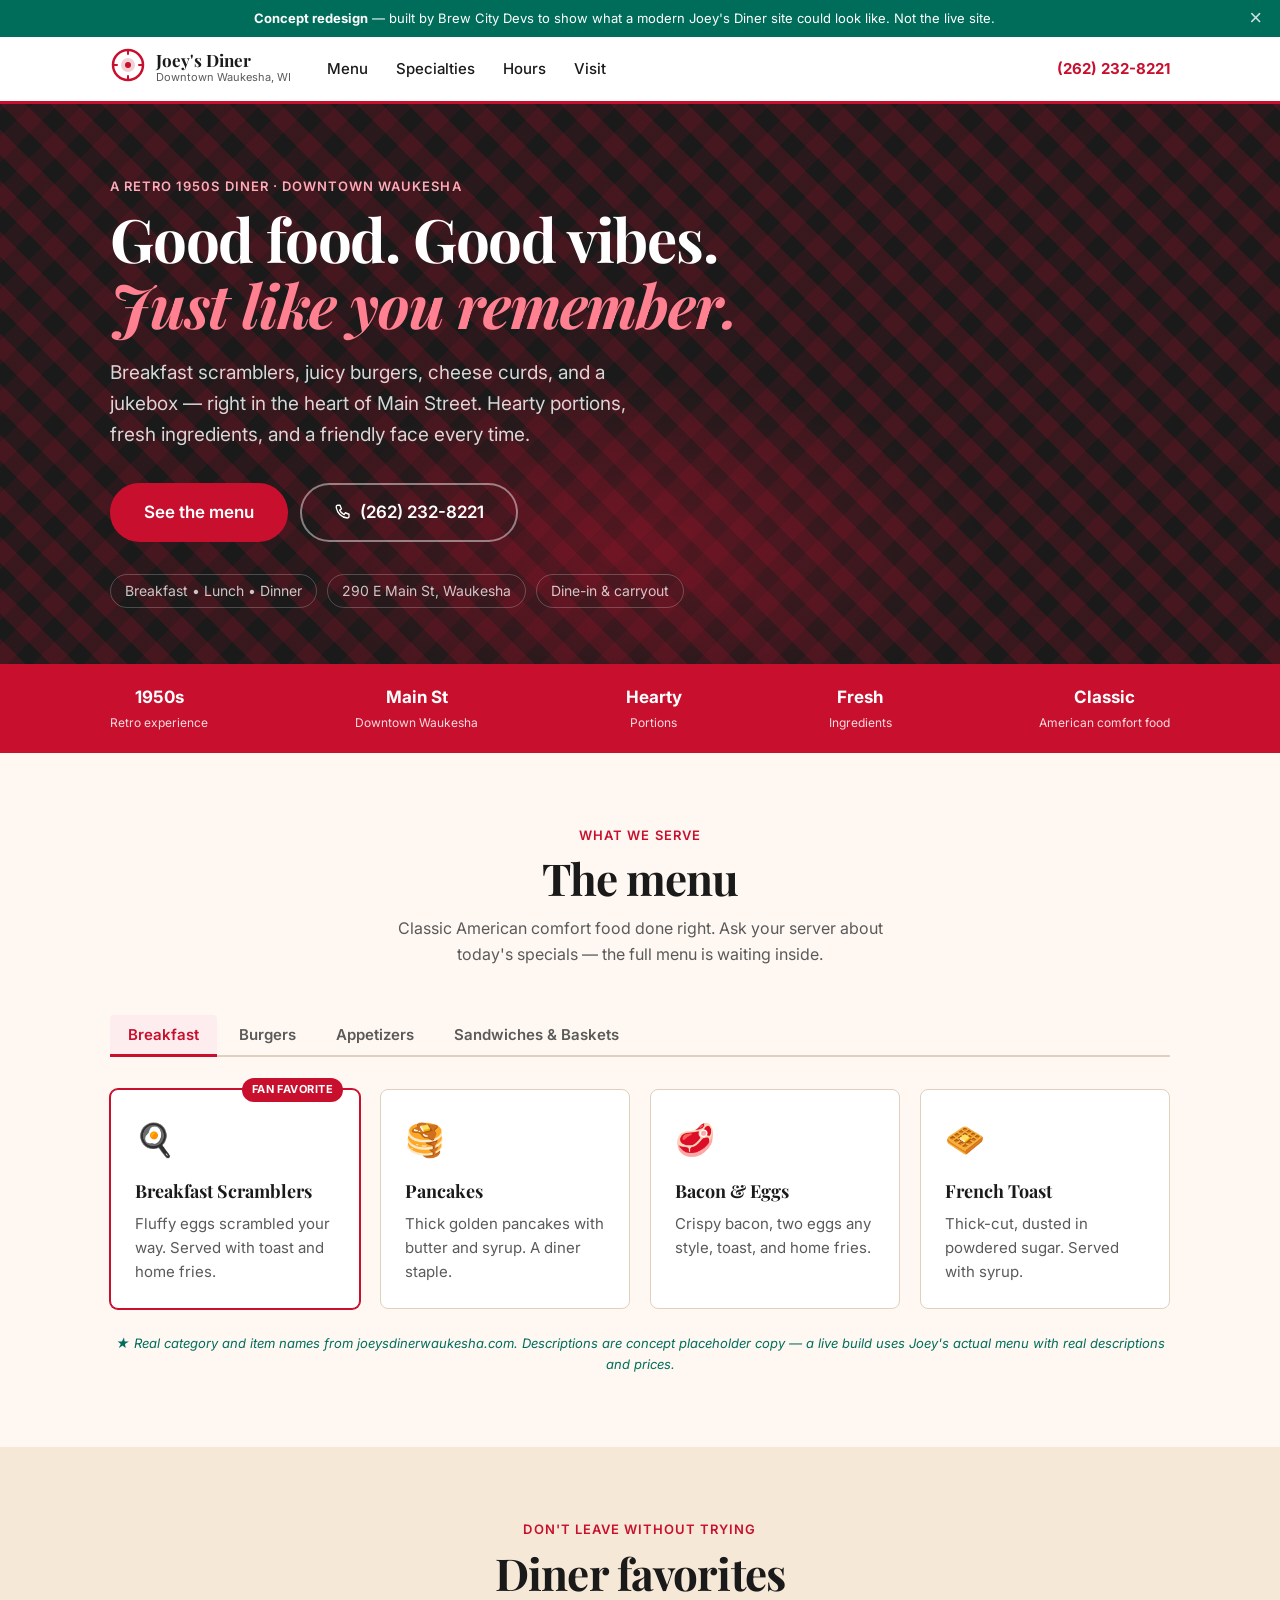
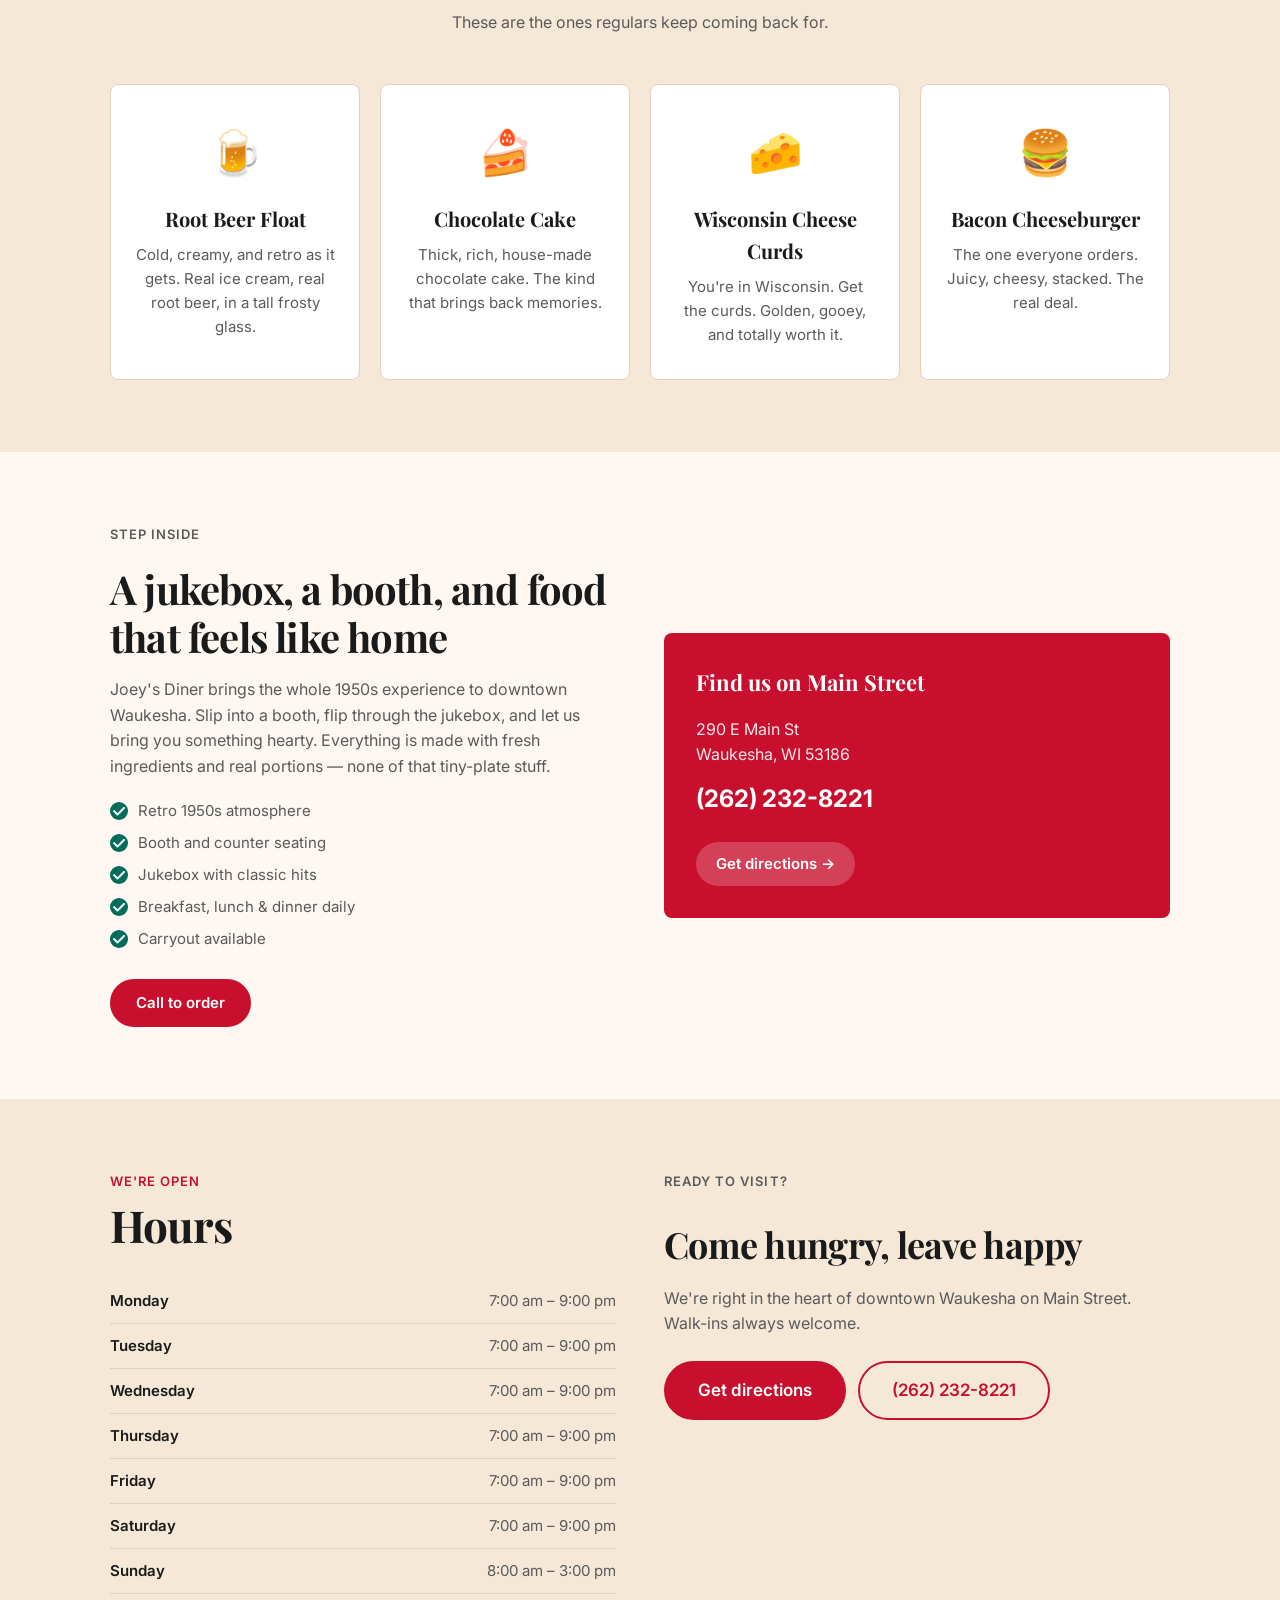
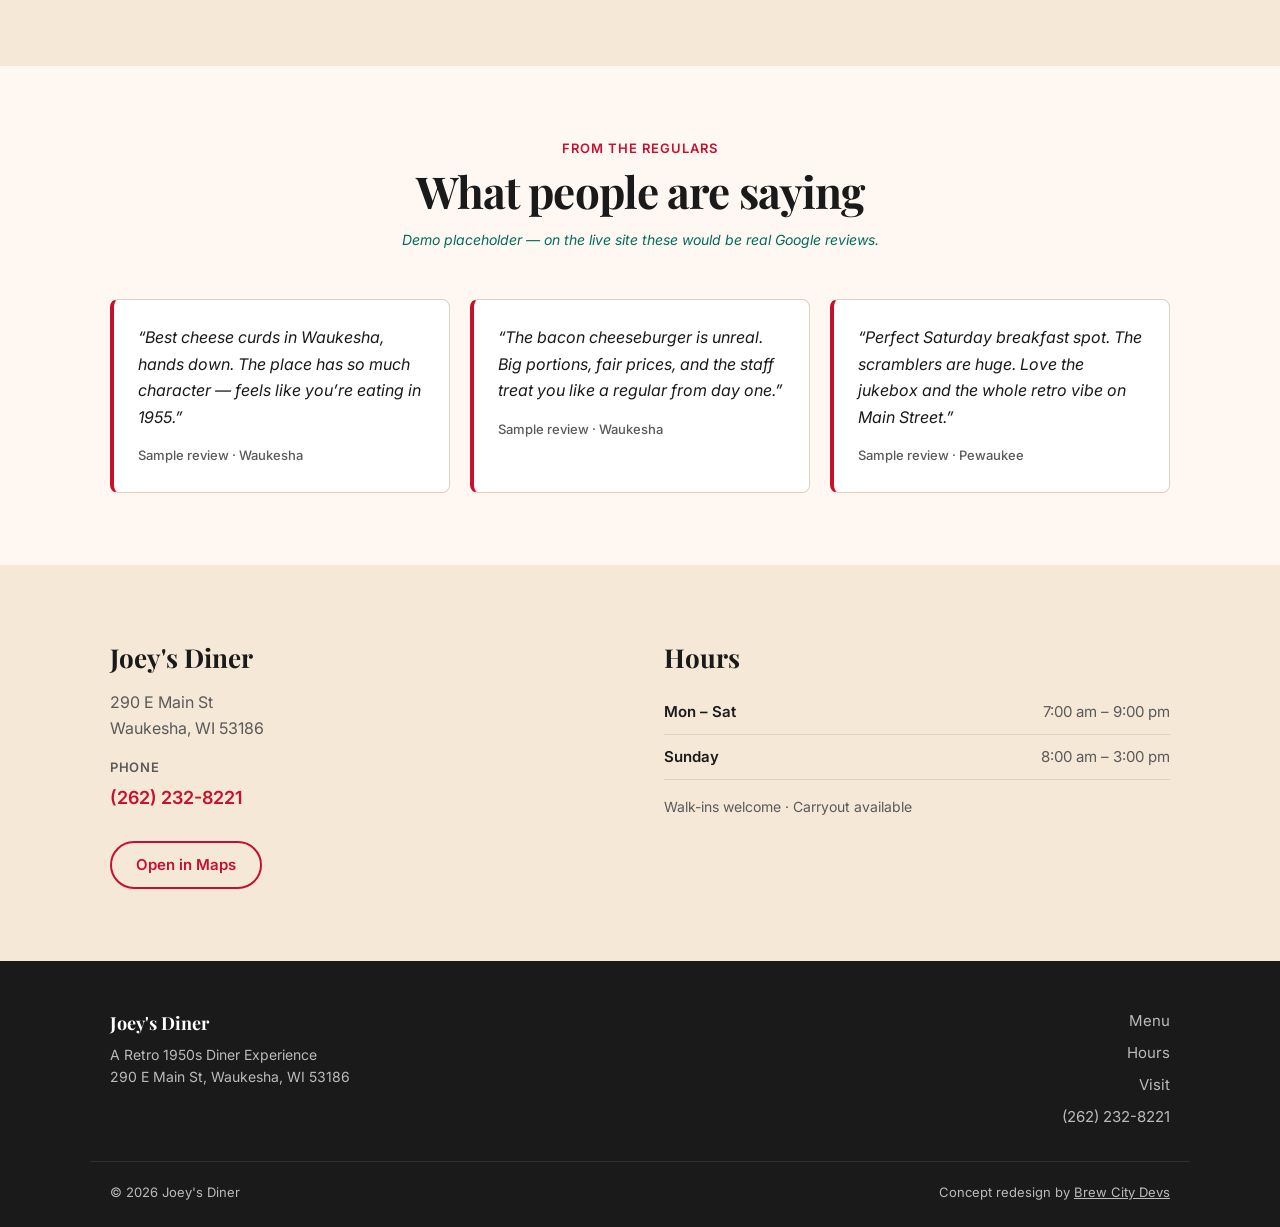
==== index.html @ 6b11375e "Initial concept: Joey's Diner single-page demo Plain HTML/CSS/JS, no framework. Retro 1950s diner de" ====
<!DOCTYPE html>
<html lang="en">
<head>
<meta charset="utf-8">
<meta name="viewport" content="width=device-width, initial-scale=1">
<title>Joey's Diner | Retro 1950s Diner in Downtown Waukesha, WI</title>
<meta name="description" content="A retro 1950s diner experience in the heart of Waukesha. Breakfast, burgers, cheese curds, and classic American comfort food. 290 E Main St. Call (262) 232-8221.">
<link rel="canonical" href="https://joeysdinerwaukesha.com/">
<!-- Demo only: keep this concept out of search results. Remove on the live site. -->
<meta name="robots" content="noindex, nofollow">
<meta property="og:title" content="Joey's Diner | Retro 1950s Diner in Downtown Waukesha, WI">
<meta property="og:description" content="Hearty portions, fresh ingredients, and a jukebox right in the heart of downtown Waukesha. Breakfast, burgers, cheese curds, and more.">
<meta property="og:type" content="website">
<link rel="preconnect" href="https://fonts.googleapis.com">
<link rel="preconnect" href="https://fonts.gstatic.com" crossorigin>
<link href="https://fonts.googleapis.com/css2?family=Playfair+Display:ital,wght@0,700;1,600&family=Inter:wght@400;500;600;700&display=swap" rel="stylesheet">
<link rel="stylesheet" href="styles.css">
<script type="application/ld+json">
{
  "@context": "https://schema.org",
  "@type": "Restaurant",
  "name": "Joey's Diner",
  "telephone": "+1-262-232-8221",
  "address": {
    "@type": "PostalAddress",
    "streetAddress": "290 E Main St",
    "addressLocality": "Waukesha",
    "addressRegion": "WI",
    "postalCode": "53186",
    "addressCountry": "US"
  },
  "openingHoursSpecification": [
    { "@type": "OpeningHoursSpecification", "dayOfWeek": ["Monday","Tuesday","Wednesday","Thursday","Friday","Saturday"], "opens": "07:00", "closes": "21:00" },
    { "@type": "OpeningHoursSpecification", "dayOfWeek": "Sunday", "opens": "08:00", "closes": "15:00" }
  ],
  "servesCuisine": "American",
  "priceRange": "$",
  "areaServed": "Waukesha, WI"
}
</script>
</head>
<body>

<!-- Demo ribbon: remove this block on the live site -->
<div class="ribbon" id="ribbon">
  <span><strong>Concept redesign</strong> &mdash; built by Brew City Devs to show what a modern Joey's Diner site could look like. Not the live site.</span>
  <button class="ribbon__x" aria-label="Dismiss notice" id="ribbonX">&times;</button>
</div>

<a class="skip" href="#main">Skip to content</a>

<header class="site-header" id="header">
  <div class="wrap site-header__in">
    <a class="brand" href="#top">
      <span class="brand__mark" aria-hidden="true">
        <svg viewBox="0 0 36 36" width="36" height="36" fill="none">
          <circle cx="18" cy="18" r="15" stroke="currentColor" stroke-width="2.5"/>
          <circle cx="18" cy="18" r="7" fill="currentColor" opacity="0.2"/>
          <circle cx="18" cy="18" r="3" fill="currentColor"/>
          <path d="M18 3 L18 7 M18 29 L18 33 M3 18 L7 18 M29 18 L33 18" stroke="currentColor" stroke-width="2" stroke-linecap="round"/>
        </svg>
      </span>
      <span class="brand__txt">
        <strong>Joey's Diner</strong>
        <small>Downtown Waukesha, WI</small>
      </span>
    </a>

    <nav class="nav" id="nav" aria-label="Main">
      <a href="#menu">Menu</a>
      <a href="#specialties">Specialties</a>
      <a href="#hours">Hours</a>
      <a href="#visit">Visit</a>
    </nav>

    <div class="site-header__cta">
      <a class="tel" href="tel:+12622328221">(262) 232-8221</a>
    </div>

    <button class="burger" id="burger" aria-label="Open menu" aria-expanded="false" aria-controls="nav">
      <span></span><span></span><span></span>
    </button>
  </div>
</header>

<main id="main">

  <!-- ─────── HERO ─────── -->
  <section class="hero" id="top">
    <div class="hero__art" aria-hidden="true">
      <div class="hero__checker"></div>
      <div class="hero__glow"></div>
    </div>
    <div class="wrap hero__in">
      <p class="eyebrow">A Retro 1950s Diner &middot; Downtown Waukesha</p>
      <h1>Good food. Good vibes.<br><em>Just like you remember.</em></h1>
      <p class="lede">
        Breakfast scramblers, juicy burgers, cheese curds, and a jukebox &mdash;
        right in the heart of Main Street. Hearty portions, fresh ingredients,
        and a friendly face every time.
      </p>
      <div class="hero__btns">
        <a class="btn btn--lg" href="#menu">See the menu</a>
        <a class="btn btn--ghost btn--lg" href="tel:+12622328221">
          <svg viewBox="0 0 24 24" width="18" height="18" fill="none" aria-hidden="true"><path d="M5 3h3l2 5-2.5 1.5a12 12 0 006 6L15 13l5 2v3a2 2 0 01-2.2 2A16.5 16.5 0 013 5.2 2 2 0 015 3z" stroke="currentColor" stroke-width="1.8" stroke-linejoin="round"/></svg>
          (262) 232-8221
        </a>
      </div>
      <ul class="hero__chips">
        <li>Breakfast &bull; Lunch &bull; Dinner</li>
        <li>290 E Main St, Waukesha</li>
        <li>Dine-in &amp; carryout</li>
      </ul>
    </div>
  </section>

  <!-- ─────── TRUST BAR ─────── -->
  <section class="trust" aria-label="Quick facts">
    <div class="wrap trust__in">
      <div class="trust__item"><b>1950s</b><span>Retro experience</span></div>
      <div class="trust__item"><b>Main St</b><span>Downtown Waukesha</span></div>
      <div class="trust__item"><b>Hearty</b><span>Portions</span></div>
      <div class="trust__item"><b>Fresh</b><span>Ingredients</span></div>
      <div class="trust__item"><b>Classic</b><span>American comfort food</span></div>
    </div>
  </section>

  <!-- ─────── MENU ─────── -->
  <section class="section" id="menu">
    <div class="wrap">
      <header class="sec-head">
        <p class="eyebrow">What we serve</p>
        <h2>The menu</h2>
        <p class="sec-head__sub">Classic American comfort food done right. Ask your server about today's specials &mdash; the full menu is waiting inside.</p>
      </header>

      <div class="tabs" role="tablist" aria-label="Menu categories">
        <button class="tab is-active" role="tab" aria-selected="true" aria-controls="tab-breakfast" id="btn-breakfast">Breakfast</button>
        <button class="tab" role="tab" aria-selected="false" aria-controls="tab-burgers" id="btn-burgers">Burgers</button>
        <button class="tab" role="tab" aria-selected="false" aria-controls="tab-appetizers" id="btn-appetizers">Appetizers</button>
        <button class="tab" role="tab" aria-selected="false" aria-controls="tab-sandwiches" id="btn-sandwiches">Sandwiches &amp; Baskets</button>
      </div>

      <div class="tab-panels">

        <div class="tab-panel is-active" id="tab-breakfast" role="tabpanel" aria-labelledby="btn-breakfast">
          <div class="grid menu-grid">
            <div class="menu-card menu-card--highlight">
              <div class="menu-card__badge">Fan Favorite</div>
              <div class="menu-card__icon" aria-hidden="true">&#x1F373;</div>
              <h3>Breakfast Scramblers</h3>
              <p>Fluffy eggs scrambled your way. Served with toast and home fries.</p>
            </div>
            <div class="menu-card">
              <div class="menu-card__icon" aria-hidden="true">&#x1F95E;</div>
              <h3>Pancakes</h3>
              <p>Thick golden pancakes with butter and syrup. A diner staple.</p>
            </div>
            <div class="menu-card">
              <div class="menu-card__icon" aria-hidden="true">&#x1F969;</div>
              <h3>Bacon &amp; Eggs</h3>
              <p>Crispy bacon, two eggs any style, toast, and home fries.</p>
            </div>
            <div class="menu-card">
              <div class="menu-card__icon" aria-hidden="true">&#x1F9C7;</div>
              <h3>French Toast</h3>
              <p>Thick-cut, dusted in powdered sugar. Served with syrup.</p>
            </div>
          </div>
          <p class="menu-note">&#9733; Real category and item names from joeysdinerwaukesha.com. Descriptions are concept placeholder copy &mdash; a live build uses Joey's actual menu with real descriptions and prices.</p>
        </div>

        <div class="tab-panel" id="tab-burgers" role="tabpanel" aria-labelledby="btn-burgers">
          <div class="grid menu-grid">
            <div class="menu-card menu-card--highlight">
              <div class="menu-card__badge">Fan Favorite</div>
              <div class="menu-card__icon" aria-hidden="true">&#x1F354;</div>
              <h3>Bacon Cheeseburger</h3>
              <p>Juicy beef patty, crispy bacon, melted cheese, and all the fixings.</p>
            </div>
            <div class="menu-card">
              <div class="menu-card__icon" aria-hidden="true">&#x1F9C7;</div>
              <h3>Patty Melt</h3>
              <p>Ground beef on grilled rye with caramelized onions and melted Swiss.</p>
            </div>
            <div class="menu-card">
              <div class="menu-card__icon" aria-hidden="true">&#x1F354;</div>
              <h3>Classic Burger</h3>
              <p>Fresh beef, lettuce, tomato, onion, pickle. Simple and perfect.</p>
            </div>
            <div class="menu-card">
              <div class="menu-card__icon" aria-hidden="true">&#x1F354;</div>
              <h3>Double Burger</h3>
              <p>Two patties, double cheese, special sauce. For the seriously hungry.</p>
            </div>
          </div>
          <p class="menu-note">&#9733; Real item names from joeysdinerwaukesha.com. Other items are representative placeholder copy for the concept.</p>
        </div>

        <div class="tab-panel" id="tab-appetizers" role="tabpanel" aria-labelledby="btn-appetizers">
          <div class="grid menu-grid">
            <div class="menu-card menu-card--highlight">
              <div class="menu-card__badge">Wisconsin Classic</div>
              <div class="menu-card__icon" aria-hidden="true">&#x1F9C0;</div>
              <h3>Cheese Curds</h3>
              <p>Lightly battered Wisconsin cheese curds, fried golden. Served with dipping sauce.</p>
            </div>
            <div class="menu-card">
              <div class="menu-card__icon" aria-hidden="true">&#x1F9C5;</div>
              <h3>Onion Rings</h3>
              <p>Thick-cut onion rings in a crispy batter. A perfect side for anything.</p>
            </div>
            <div class="menu-card">
              <div class="menu-card__icon" aria-hidden="true">&#x1F35F;</div>
              <h3>Crispy Fries</h3>
              <p>Golden, crispy, perfectly salted. The side that goes with everything.</p>
            </div>
            <div class="menu-card">
              <div class="menu-card__icon" aria-hidden="true">&#x1F357;</div>
              <h3>Wings</h3>
              <p>Crispy chicken wings. Ask your server about today's sauces.</p>
            </div>
          </div>
          <p class="menu-note">&#9733; All item names sourced from joeysdinerwaukesha.com. Descriptions are concept placeholder copy.</p>
        </div>

        <div class="tab-panel" id="tab-sandwiches" role="tabpanel" aria-labelledby="btn-sandwiches">
          <div class="grid menu-grid">
            <div class="menu-card">
              <div class="menu-card__icon" aria-hidden="true">&#x1F357;</div>
              <h3>Chicken Sandwich</h3>
              <p>Crispy or grilled chicken breast on a toasted bun with your choice of toppings.</p>
            </div>
            <div class="menu-card">
              <div class="menu-card__icon" aria-hidden="true">&#x1F96A;</div>
              <h3>BLT Basket</h3>
              <p>Classic BLT on toasted bread, served with fries and a pickle.</p>
            </div>
            <div class="menu-card">
              <div class="menu-card__icon" aria-hidden="true">&#x1F96A;</div>
              <h3>Club Sandwich</h3>
              <p>Triple-decker with turkey, ham, bacon, lettuce, tomato, and mayo.</p>
            </div>
            <div class="menu-card">
              <div class="menu-card__icon" aria-hidden="true">&#x1F969;</div>
              <h3>Steak Basket</h3>
              <p>Char-grilled steak with your choice of sides. A hearty Main Street classic.</p>
            </div>
          </div>
          <p class="menu-note">&#9733; Real category name from joeysdinerwaukesha.com. Chicken sandwich is a real item; others are representative placeholder copy.</p>
        </div>

      </div>
    </div>
  </section>

  <!-- ─────── SPECIALTIES ─────── -->
  <section class="section section--alt" id="specialties">
    <div class="wrap">
      <header class="sec-head">
        <p class="eyebrow">Don't leave without trying</p>
        <h2>Diner favorites</h2>
        <p class="sec-head__sub">These are the ones regulars keep coming back for.</p>
      </header>

      <div class="grid specials-grid">
        <article class="special-card">
          <div class="special-card__art" aria-hidden="true">&#x1F37A;</div>
          <h3>Root Beer Float</h3>
          <p>Cold, creamy, and retro as it gets. Real ice cream, real root beer, in a tall frosty glass.</p>
        </article>
        <article class="special-card">
          <div class="special-card__art" aria-hidden="true">&#x1F370;</div>
          <h3>Chocolate Cake</h3>
          <p>Thick, rich, house-made chocolate cake. The kind that brings back memories.</p>
        </article>
        <article class="special-card">
          <div class="special-card__art" aria-hidden="true">&#x1F9C0;</div>
          <h3>Wisconsin Cheese Curds</h3>
          <p>You're in Wisconsin. Get the curds. Golden, gooey, and totally worth it.</p>
        </article>
        <article class="special-card">
          <div class="special-card__art" aria-hidden="true">&#x1F354;</div>
          <h3>Bacon Cheeseburger</h3>
          <p>The one everyone orders. Juicy, cheesy, stacked. The real deal.</p>
        </article>
      </div>
    </div>
  </section>

  <!-- ─────── THE EXPERIENCE ─────── -->
  <section class="section split" id="about">
    <div class="wrap split__in">
      <div class="split__text">
        <p class="eyebrow">Step inside</p>
        <h2>A jukebox, a booth, and food that feels like home</h2>
        <p>Joey's Diner brings the whole 1950s experience to downtown Waukesha. Slip into a booth, flip through the jukebox, and let us bring you something hearty. Everything is made with fresh ingredients and real portions &mdash; none of that tiny-plate stuff.</p>
        <ul class="ticks">
          <li>Retro 1950s atmosphere</li>
          <li>Booth and counter seating</li>
          <li>Jukebox with classic hits</li>
          <li>Breakfast, lunch &amp; dinner daily</li>
          <li>Carryout available</li>
        </ul>
        <a class="btn" href="tel:+12622328221">Call to order</a>
      </div>
      <aside class="info-card">
        <h3>Find us on Main Street</h3>
        <address class="info-card__addr" style="font-style:normal">
          290 E Main St<br>
          Waukesha, WI 53186
        </address>
        <p class="info-card__phone"><a href="tel:+12622328221">(262) 232-8221</a></p>
        <a class="info-card__map" href="https://maps.google.com/?q=290+E+Main+St,+Waukesha,+WI+53186" target="_blank" rel="noopener">
          Get directions &rarr;
        </a>
      </aside>
    </div>
  </section>

  <!-- ─────── HOURS ─────── -->
  <section class="section section--alt hours-section" id="hours">
    <div class="wrap hours-wrap">
      <div>
        <header class="sec-head sec-head--left">
          <p class="eyebrow">We're open</p>
          <h2>Hours</h2>
        </header>
        <table class="hours-table">
          <tr><th scope="row">Monday</th><td>7:00 am &ndash; 9:00 pm</td></tr>
          <tr><th scope="row">Tuesday</th><td>7:00 am &ndash; 9:00 pm</td></tr>
          <tr><th scope="row">Wednesday</th><td>7:00 am &ndash; 9:00 pm</td></tr>
          <tr><th scope="row">Thursday</th><td>7:00 am &ndash; 9:00 pm</td></tr>
          <tr><th scope="row">Friday</th><td>7:00 am &ndash; 9:00 pm</td></tr>
          <tr><th scope="row">Saturday</th><td>7:00 am &ndash; 9:00 pm</td></tr>
          <tr><th scope="row">Sunday</th><td>8:00 am &ndash; 3:00 pm</td></tr>
        </table>
      </div>
      <div class="hours-cta">
        <p class="eyebrow">Ready to visit?</p>
        <h2>Come hungry, leave happy</h2>
        <p>We're right in the heart of downtown Waukesha on Main Street. Walk-ins always welcome.</p>
        <div class="hours-cta__btns">
          <a class="btn btn--lg" href="https://maps.google.com/?q=290+E+Main+St,+Waukesha,+WI+53186" target="_blank" rel="noopener">Get directions</a>
          <a class="btn btn--ghost btn--lg" href="tel:+12622328221">(262) 232-8221</a>
        </div>
      </div>
    </div>
  </section>

  <!-- ─────── TESTIMONIALS (placeholder) ─────── -->
  <section class="section quotes" aria-label="Customer reviews">
    <div class="wrap">
      <header class="sec-head">
        <p class="eyebrow">From the regulars</p>
        <h2>What people are saying</h2>
        <p class="sec-head__sub demo-note">Demo placeholder &mdash; on the live site these would be real Google reviews.</p>
      </header>
      <div class="grid quotes__grid">
        <blockquote>
          <p>&ldquo;Best cheese curds in Waukesha, hands down. The place has so much character &mdash; feels like you&rsquo;re eating in 1955.&rdquo;</p>
          <cite>Sample review &middot; Waukesha</cite>
        </blockquote>
        <blockquote>
          <p>&ldquo;The bacon cheeseburger is unreal. Big portions, fair prices, and the staff treat you like a regular from day one.&rdquo;</p>
          <cite>Sample review &middot; Waukesha</cite>
        </blockquote>
        <blockquote>
          <p>&ldquo;Perfect Saturday breakfast spot. The scramblers are huge. Love the jukebox and the whole retro vibe on Main Street.&rdquo;</p>
          <cite>Sample review &middot; Pewaukee</cite>
        </blockquote>
      </div>
    </div>
  </section>

  <!-- ─────── VISIT ─────── -->
  <section class="section section--alt" id="visit">
    <div class="wrap visit">
      <div class="visit__col">
        <h2>Joey's Diner</h2>
        <address class="visit__addr" style="font-style:normal">
          290 E Main St<br>
          Waukesha, WI 53186
        </address>
        <dl class="visit__dl">
          <dt>Phone</dt><dd><a href="tel:+12622328221">(262) 232-8221</a></dd>
        </dl>
        <a class="btn btn--ghost" href="https://maps.google.com/?q=290+E+Main+St,+Waukesha,+WI+53186" target="_blank" rel="noopener">Open in Maps</a>
      </div>
      <div class="visit__col">
        <h2>Hours</h2>
        <table class="hours-table">
          <tr><th scope="row">Mon &ndash; Sat</th><td>7:00 am &ndash; 9:00 pm</td></tr>
          <tr><th scope="row">Sunday</th><td>8:00 am &ndash; 3:00 pm</td></tr>
        </table>
        <p class="visit__note">Walk-ins welcome &middot; Carryout available</p>
      </div>
    </div>
  </section>

</main>

<footer class="site-footer">
  <div class="wrap site-footer__in">
    <div>
      <strong>Joey's Diner</strong>
      <p>A Retro 1950s Diner Experience<br>290 E Main St, Waukesha, WI 53186</p>
    </div>
    <nav aria-label="Footer">
      <a href="#menu">Menu</a>
      <a href="#hours">Hours</a>
      <a href="#visit">Visit</a>
      <a href="tel:+12622328221">(262) 232-8221</a>
    </nav>
  </div>
  <div class="wrap site-footer__fine">
    <span>&copy; <span id="yr">2026</span> Joey's Diner</span>
    <span>Concept redesign by <a href="#top">Brew City Devs</a></span>
  </div>
</footer>

<!-- Mobile sticky action bar -->
<div class="dock">
  <a href="tel:+12622328221">
    <svg viewBox="0 0 24 24" width="18" height="18" fill="none" aria-hidden="true"><path d="M5 3h3l2 5-2.5 1.5a12 12 0 006 6L15 13l5 2v3a2 2 0 01-2.2 2A16.5 16.5 0 013 5.2 2 2 0 015 3z" stroke="currentColor" stroke-width="1.8" stroke-linejoin="round"/></svg>
    Call
  </a>
  <a href="https://maps.google.com/?q=290+E+Main+St,+Waukesha,+WI+53186" target="_blank" rel="noopener" class="dock__primary">Get Directions</a>
</div>

<script src="script.js"></script>
</body>
</html>
---- styles.css ----
/* ─────────────────────────────────────────────
   Joey's Diner — Concept Demo
   Brew City Devs, Milwaukee WI
───────────────────────────────────────────── */

*, *::before, *::after { box-sizing: border-box; margin: 0; padding: 0; }

:root {
  --red:        #C8102E;
  --red-dark:   #9E0B21;
  --red-light:  #FDEDEF;
  --cream:      #FFF8F2;
  --cream-dark: #F5E8D6;
  --teal:       #006D5B;
  --teal-light: #E0F0EC;
  --black:      #1A1A1A;
  --gray:       #5A5A5A;
  --border:     #E0D0C0;
  --shadow:     0 2px 12px rgba(0,0,0,0.08);
  --r:          8px;
  --font-display: 'Playfair Display', Georgia, serif;
  --font-body:    'Inter', system-ui, sans-serif;
  --wrap:         1100px;
}

html { scroll-behavior: smooth; color-scheme: light; }

body {
  font-family: var(--font-body);
  font-size: 1rem;
  line-height: 1.6;
  color: var(--black);
  background: var(--cream);
}

img { display: block; max-width: 100%; }
a { color: var(--red); }
a:hover { color: var(--red-dark); }

/* ── UTILITIES ─────────────── */

.wrap {
  max-width: var(--wrap);
  margin-inline: auto;
  padding-inline: 1.25rem;
}

.grid { display: grid; gap: 1.25rem; }

.eyebrow {
  font-size: .8125rem;
  font-weight: 600;
  letter-spacing: .08em;
  text-transform: uppercase;
  color: var(--red);
  margin-bottom: .5rem;
}

.btn {
  display: inline-flex;
  align-items: center;
  gap: .5rem;
  padding: .625rem 1.5rem;
  border-radius: 100px;
  background: var(--red);
  color: #fff;
  font-family: var(--font-body);
  font-weight: 600;
  font-size: .9375rem;
  text-decoration: none;
  border: 2px solid var(--red);
  cursor: pointer;
  transition: background .15s, border-color .15s, transform .1s;
  white-space: nowrap;
}
.btn:hover { background: var(--red-dark); border-color: var(--red-dark); color: #fff; }
.btn:active { transform: scale(.98); }

.btn--ghost {
  background: transparent;
  color: var(--red);
}
.btn--ghost:hover { background: var(--red-light); color: var(--red-dark); }

.btn--lg { padding: .875rem 2rem; font-size: 1.0625rem; }

.skip {
  position: absolute;
  left: -9999px;
  top: 1rem;
  padding: .5rem 1rem;
  background: var(--red);
  color: #fff;
  border-radius: 4px;
  font-weight: 600;
  z-index: 200;
}
.skip:focus { left: 1rem; }

/* ── RIBBON ─────────────── */

.ribbon {
  background: var(--teal);
  color: #fff;
  font-size: .8125rem;
  padding: .5rem 3rem .5rem 1rem;
  display: flex;
  align-items: center;
  justify-content: center;
  position: relative;
  text-align: center;
}
.ribbon__x {
  position: absolute;
  right: .75rem;
  top: 50%;
  transform: translateY(-50%);
  background: none;
  border: none;
  color: #fff;
  cursor: pointer;
  font-size: 1.375rem;
  line-height: 1;
  padding: .25rem .375rem;
  opacity: .8;
}
.ribbon__x:hover { opacity: 1; }
.ribbon.is-hidden { display: none; }

/* ── HEADER ─────────────── */

.site-header {
  position: sticky;
  top: 0;
  z-index: 100;
  background: #fff;
  border-bottom: 3px solid var(--red);
  transition: box-shadow .2s;
}
.site-header.is-scrolled { box-shadow: 0 2px 16px rgba(0,0,0,.12); }

.site-header__in {
  display: flex;
  align-items: center;
  gap: 1.5rem;
  height: 64px;
}

.brand {
  display: flex;
  align-items: center;
  gap: .625rem;
  text-decoration: none;
  color: var(--black);
  flex-shrink: 0;
}
.brand__mark { color: var(--red); flex-shrink: 0; }
.brand__txt strong {
  display: block;
  font-family: var(--font-display);
  font-size: 1.0625rem;
  font-weight: 700;
  line-height: 1.1;
  color: var(--black);
}
.brand__txt small {
  display: block;
  font-size: .6875rem;
  color: var(--gray);
  font-weight: 400;
}

.nav {
  display: none;
  flex: 1;
  gap: .25rem;
}
.nav a {
  padding: .375rem .75rem;
  border-radius: 6px;
  font-size: .9375rem;
  font-weight: 500;
  text-decoration: none;
  color: var(--black);
  transition: background .15s, color .15s;
}
.nav a:hover { background: var(--red-light); color: var(--red); }

.tel {
  font-weight: 700;
  font-size: .9375rem;
  text-decoration: none;
  color: var(--red);
  white-space: nowrap;
}
.tel:hover { color: var(--red-dark); }

.site-header__cta { display: flex; align-items: center; gap: .75rem; margin-left: auto; }

.burger {
  display: flex;
  flex-direction: column;
  justify-content: space-between;
  width: 24px;
  height: 18px;
  background: none;
  border: none;
  cursor: pointer;
  padding: 0;
  margin-left: .5rem;
}
.burger span {
  display: block;
  width: 100%;
  height: 2px;
  background: var(--black);
  border-radius: 2px;
  transition: .2s;
}
.burger[aria-expanded="true"] span:nth-child(1) { transform: translateY(8px) rotate(45deg); }
.burger[aria-expanded="true"] span:nth-child(2) { opacity: 0; }
.burger[aria-expanded="true"] span:nth-child(3) { transform: translateY(-8px) rotate(-45deg); }

@media (min-width: 700px) {
  .nav { display: flex; }
  .burger { display: none; }
}

@media (max-width: 699px) {
  .nav {
    display: none;
    position: fixed;
    inset: 0;
    top: 67px;
    background: #fff;
    flex-direction: column;
    padding: 1.5rem 1.25rem;
    border-top: 1px solid var(--border);
    z-index: 99;
    gap: .25rem;
  }
  .nav.is-open { display: flex; }
  .nav a {
    font-size: 1.125rem;
    padding: .75rem 1rem;
    border-radius: 8px;
  }
}

/* ── HERO ─────────────── */

.hero {
  position: relative;
  overflow: hidden;
  padding: 4.5rem 0 3.5rem;
  background: #1A1A1A;
  color: #fff;
}

.hero__art {
  position: absolute;
  inset: 0;
  z-index: 0;
}
.hero__checker {
  position: absolute;
  inset: 0;
  background-image:
    repeating-linear-gradient(
      45deg,
      rgba(200,16,46,.18) 0px,
      rgba(200,16,46,.18) 18px,
      transparent 18px,
      transparent 36px
    ),
    repeating-linear-gradient(
      -45deg,
      rgba(200,16,46,.09) 0px,
      rgba(200,16,46,.09) 18px,
      transparent 18px,
      transparent 36px
    );
}
.hero__glow {
  position: absolute;
  bottom: -60px;
  left: 50%;
  transform: translateX(-50%);
  width: 700px;
  height: 350px;
  border-radius: 50%;
  background: radial-gradient(ellipse, rgba(200,16,46,.35) 0%, transparent 70%);
}

.hero__in {
  position: relative;
  z-index: 1;
}

.hero .eyebrow { color: #FFAAB8; }

.hero h1 {
  font-family: var(--font-display);
  font-size: clamp(2.25rem, 6vw, 3.75rem);
  font-weight: 700;
  line-height: 1.1;
  margin-bottom: 1.25rem;
  letter-spacing: -.02em;
}
.hero h1 em { font-style: italic; color: #FF8090; }

.hero .lede {
  font-size: clamp(1rem, 2.5vw, 1.1875rem);
  color: rgba(255,255,255,.82);
  max-width: 560px;
  margin-bottom: 2rem;
  line-height: 1.65;
}

.hero__btns {
  display: flex;
  flex-wrap: wrap;
  gap: .75rem;
  margin-bottom: 2rem;
}
.hero__btns .btn--ghost {
  background: transparent;
  border-color: rgba(255,255,255,.45);
  color: #fff;
}
.hero__btns .btn--ghost:hover { background: rgba(255,255,255,.1); border-color: rgba(255,255,255,.8); color: #fff; }

.hero__chips {
  display: flex;
  flex-wrap: wrap;
  gap: .625rem;
  list-style: none;
}
.hero__chips li {
  font-size: .875rem;
  padding: .3125rem .875rem;
  border-radius: 100px;
  border: 1px solid rgba(255,255,255,.22);
  color: rgba(255,255,255,.75);
}

/* ── TRUST BAR ─────────────── */

.trust {
  background: var(--red);
  color: #fff;
  padding: 1.25rem 0;
  overflow-x: auto;
}
.trust__in {
  display: flex;
  gap: 2rem;
  justify-content: space-between;
  align-items: center;
  min-width: 480px;
}
.trust__item {
  display: flex;
  flex-direction: column;
  align-items: center;
  text-align: center;
  gap: .125rem;
}
.trust__item b { font-size: 1.0625rem; font-weight: 700; }
.trust__item span { font-size: .75rem; opacity: .85; white-space: nowrap; }

/* ── SECTIONS ─────────────── */

.section { padding: 4.5rem 0; }
.section--alt { background: var(--cream-dark); }

.sec-head {
  text-align: center;
  margin-bottom: 3rem;
  max-width: 640px;
  margin-inline: auto;
}
.sec-head--left { text-align: left; margin-inline: 0; margin-bottom: 1.75rem; }

.sec-head h2 {
  font-family: var(--font-display);
  font-size: clamp(1.75rem, 4vw, 2.75rem);
  font-weight: 700;
  line-height: 1.15;
  margin-bottom: .75rem;
  letter-spacing: -.02em;
  color: var(--black);
}

.sec-head__sub { color: var(--gray); font-size: 1rem; max-width: 520px; margin: 0 auto; }
.demo-note { color: var(--teal) !important; font-style: italic; font-size: .875rem !important; }

/* ── TABS ─────────────── */

.tabs {
  display: flex;
  gap: .25rem;
  flex-wrap: wrap;
  border-bottom: 2px solid var(--border);
  margin-bottom: 2rem;
}
.tab {
  padding: .625rem 1.125rem;
  background: none;
  border: none;
  border-bottom: 3px solid transparent;
  margin-bottom: -2px;
  font-family: var(--font-body);
  font-size: .9375rem;
  font-weight: 600;
  color: var(--gray);
  cursor: pointer;
  border-radius: 4px 4px 0 0;
  transition: color .15s;
}
.tab:hover { color: var(--red); }
.tab.is-active {
  color: var(--red);
  border-bottom-color: var(--red);
  background: var(--red-light);
}

.tab-panel { display: none; }
.tab-panel.is-active { display: block; }

/* ── MENU CARDS ─────────────── */

.menu-grid { grid-template-columns: repeat(auto-fill, minmax(230px, 1fr)); }

.menu-card {
  background: #fff;
  border-radius: var(--r);
  border: 1px solid var(--border);
  padding: 1.5rem;
  position: relative;
  transition: box-shadow .15s, transform .15s;
}
.menu-card:hover { box-shadow: var(--shadow); transform: translateY(-2px); }
.menu-card--highlight {
  border-color: var(--red);
  box-shadow: 0 0 0 1px var(--red);
}

.menu-card__icon { font-size: 2rem; margin-bottom: .75rem; }
.menu-card h3 {
  font-family: var(--font-display);
  font-size: 1.125rem;
  font-weight: 700;
  margin-bottom: .375rem;
  color: var(--black);
}
.menu-card p { font-size: .9375rem; color: var(--gray); }

.menu-card__badge {
  position: absolute;
  top: -.75rem;
  right: 1rem;
  background: var(--red);
  color: #fff;
  font-size: .6875rem;
  font-weight: 700;
  padding: .2rem .625rem;
  border-radius: 100px;
  letter-spacing: .04em;
  text-transform: uppercase;
}

.menu-note {
  margin-top: 1.5rem;
  font-size: .8125rem;
  color: var(--teal);
  font-style: italic;
  text-align: center;
}

/* ── SPECIALS GRID ─────────────── */

.specials-grid { grid-template-columns: repeat(auto-fill, minmax(220px, 1fr)); }

.special-card {
  background: #fff;
  border-radius: var(--r);
  border: 1px solid var(--border);
  padding: 2rem 1.5rem;
  text-align: center;
  transition: box-shadow .15s, transform .15s;
}
.special-card:hover { box-shadow: var(--shadow); transform: translateY(-2px); }
.special-card__art { font-size: 2.75rem; margin-bottom: 1rem; }
.special-card h3 {
  font-family: var(--font-display);
  font-size: 1.25rem;
  font-weight: 700;
  margin-bottom: .5rem;
  color: var(--black);
}
.special-card p { font-size: .9375rem; color: var(--gray); }

/* ── SPLIT / EXPERIENCE ─────────────── */

.split__in {
  display: grid;
  gap: 3rem;
  align-items: center;
}
@media (min-width: 800px) {
  .split__in { grid-template-columns: 1fr 1fr; }
}

.split__text h2 {
  font-family: var(--font-display);
  font-size: clamp(1.75rem, 3.5vw, 2.5rem);
  font-weight: 700;
  line-height: 1.2;
  margin-bottom: 1rem;
  letter-spacing: -.02em;
}
.split__text p { color: var(--gray); margin-bottom: 1.25rem; }

.ticks { list-style: none; display: grid; gap: .5rem; margin-bottom: 1.75rem; }
.ticks li {
  display: flex;
  align-items: center;
  gap: .625rem;
  font-size: .9375rem;
  color: var(--gray);
}
.ticks li::before {
  content: '';
  display: block;
  width: 18px;
  height: 18px;
  border-radius: 50%;
  flex-shrink: 0;
  background: var(--teal) url("data:image/svg+xml,%3Csvg viewBox='0 0 18 18' fill='none' xmlns='http://www.w3.org/2000/svg'%3E%3Cpath d='M4 9l3.5 3.5L14 6' stroke='white' stroke-width='2' stroke-linecap='round' stroke-linejoin='round'/%3E%3C/svg%3E") center/cover;
}

.info-card {
  background: var(--red);
  border-radius: var(--r);
  padding: 2rem;
  color: #fff;
}
.info-card h3 {
  font-family: var(--font-display);
  font-size: 1.375rem;
  font-weight: 700;
  margin-bottom: 1rem;
}
.info-card__addr {
  font-size: 1rem;
  margin-bottom: .75rem;
  opacity: .9;
  line-height: 1.6;
}
.info-card__phone a {
  font-size: 1.5rem;
  font-weight: 700;
  color: #fff;
  text-decoration: none;
  display: block;
  margin-bottom: 1.5rem;
}
.info-card__phone a:hover { opacity: .85; color: #fff; }
.info-card__map {
  display: inline-flex;
  align-items: center;
  gap: .5rem;
  background: rgba(255,255,255,.2);
  color: #fff;
  text-decoration: none;
  padding: .625rem 1.25rem;
  border-radius: 100px;
  font-weight: 600;
  font-size: .9375rem;
  transition: background .15s;
}
.info-card__map:hover { background: rgba(255,255,255,.3); color: #fff; }

/* ── HOURS ─────────────── */

.hours-wrap {
  display: grid;
  gap: 3rem;
  align-items: start;
}
@media (min-width: 800px) {
  .hours-wrap { grid-template-columns: 1fr 1fr; }
}

.hours-table {
  border-collapse: collapse;
  width: 100%;
}
.hours-table th, .hours-table td {
  padding: .625rem 0;
  border-bottom: 1px solid var(--border);
  font-size: .9375rem;
}
.hours-table th {
  font-weight: 600;
  color: var(--black);
  text-align: left;
  padding-right: 2rem;
}
.hours-table td { color: var(--gray); text-align: right; }

.hours-cta h2 {
  font-family: var(--font-display);
  font-size: clamp(1.5rem, 3vw, 2.25rem);
  font-weight: 700;
  margin-bottom: .75rem;
  letter-spacing: -.02em;
}
.hours-cta p { color: var(--gray); margin-bottom: 1.5rem; }
.hours-cta__btns { display: flex; flex-wrap: wrap; gap: .75rem; }

/* ── QUOTES ─────────────── */

.quotes__grid { grid-template-columns: repeat(auto-fill, minmax(280px, 1fr)); }

blockquote {
  background: #fff;
  border-radius: var(--r);
  border: 1px solid var(--border);
  border-left: 4px solid var(--red);
  padding: 1.5rem;
}
blockquote p {
  font-size: 1rem;
  color: var(--black);
  font-style: italic;
  margin-bottom: .75rem;
  line-height: 1.65;
}
blockquote cite {
  font-size: .8125rem;
  color: var(--gray);
  font-style: normal;
  font-weight: 500;
}

/* ── VISIT ─────────────── */

.visit { display: grid; gap: 3rem; }
@media (min-width: 700px) {
  .visit { grid-template-columns: 1fr 1fr; }
}

.visit__col h2 {
  font-family: var(--font-display);
  font-size: 1.625rem;
  font-weight: 700;
  margin-bottom: .75rem;
}
.visit__addr { font-size: 1rem; color: var(--gray); margin-bottom: 1rem; line-height: 1.6; }
.visit__dl { display: grid; gap: .375rem; margin-bottom: 1.25rem; }
.visit__dl dt { font-weight: 600; font-size: .8125rem; color: var(--gray); text-transform: uppercase; letter-spacing: .05em; }
.visit__dl dd { margin: 0 0 .5rem; }
.visit__dl a { color: var(--red); text-decoration: none; font-weight: 600; font-size: 1.125rem; }
.visit__dl a:hover { text-decoration: underline; }
.visit__note { margin-top: 1rem; font-size: .875rem; color: var(--gray); }

/* ── FOOTER ─────────────── */

.site-footer {
  background: var(--black);
  color: rgba(255,255,255,.7);
  padding: 3rem 0 1.5rem;
}
.site-footer strong { display: block; color: #fff; font-family: var(--font-display); font-size: 1.125rem; margin-bottom: .375rem; }
.site-footer p { font-size: .875rem; line-height: 1.6; }
.site-footer a { color: rgba(255,255,255,.7); }
.site-footer a:hover { color: #fff; }

.site-footer__in {
  display: grid;
  gap: 2rem;
  margin-bottom: 2rem;
}
@media (min-width: 600px) {
  .site-footer__in { grid-template-columns: 1fr auto; align-items: start; }
}

.site-footer__in nav {
  display: flex;
  flex-direction: column;
  gap: .5rem;
  align-items: flex-start;
}
@media (min-width: 600px) {
  .site-footer__in nav { align-items: flex-end; }
}
.site-footer__in nav a { font-size: .9375rem; text-decoration: none; }

.site-footer__fine {
  display: flex;
  justify-content: space-between;
  flex-wrap: wrap;
  gap: .5rem;
  font-size: .8125rem;
  border-top: 1px solid rgba(255,255,255,.1);
  padding-top: 1.25rem;
}

/* ── MOBILE DOCK ─────────────── */

.dock {
  position: fixed;
  bottom: 0;
  left: 0;
  right: 0;
  display: flex;
  z-index: 50;
  background: #fff;
  border-top: 3px solid var(--red);
  box-shadow: 0 -4px 24px rgba(0,0,0,.12);
  padding: .625rem 1rem;
  gap: .5rem;
}
.dock a {
  flex: 1;
  display: flex;
  align-items: center;
  justify-content: center;
  gap: .375rem;
  text-decoration: none;
  font-weight: 700;
  font-size: .9375rem;
  padding: .625rem;
  border-radius: 8px;
  color: var(--red);
  border: 2px solid var(--red);
  transition: background .15s;
}
.dock a:hover { background: var(--red-light); color: var(--red); }
.dock__primary { background: var(--red) !important; color: #fff !important; }
.dock__primary:hover { background: var(--red-dark) !important; color: #fff !important; }

@media (min-width: 700px) { .dock { display: none; } }
@media (max-width: 699px) { body { padding-bottom: 80px; } }
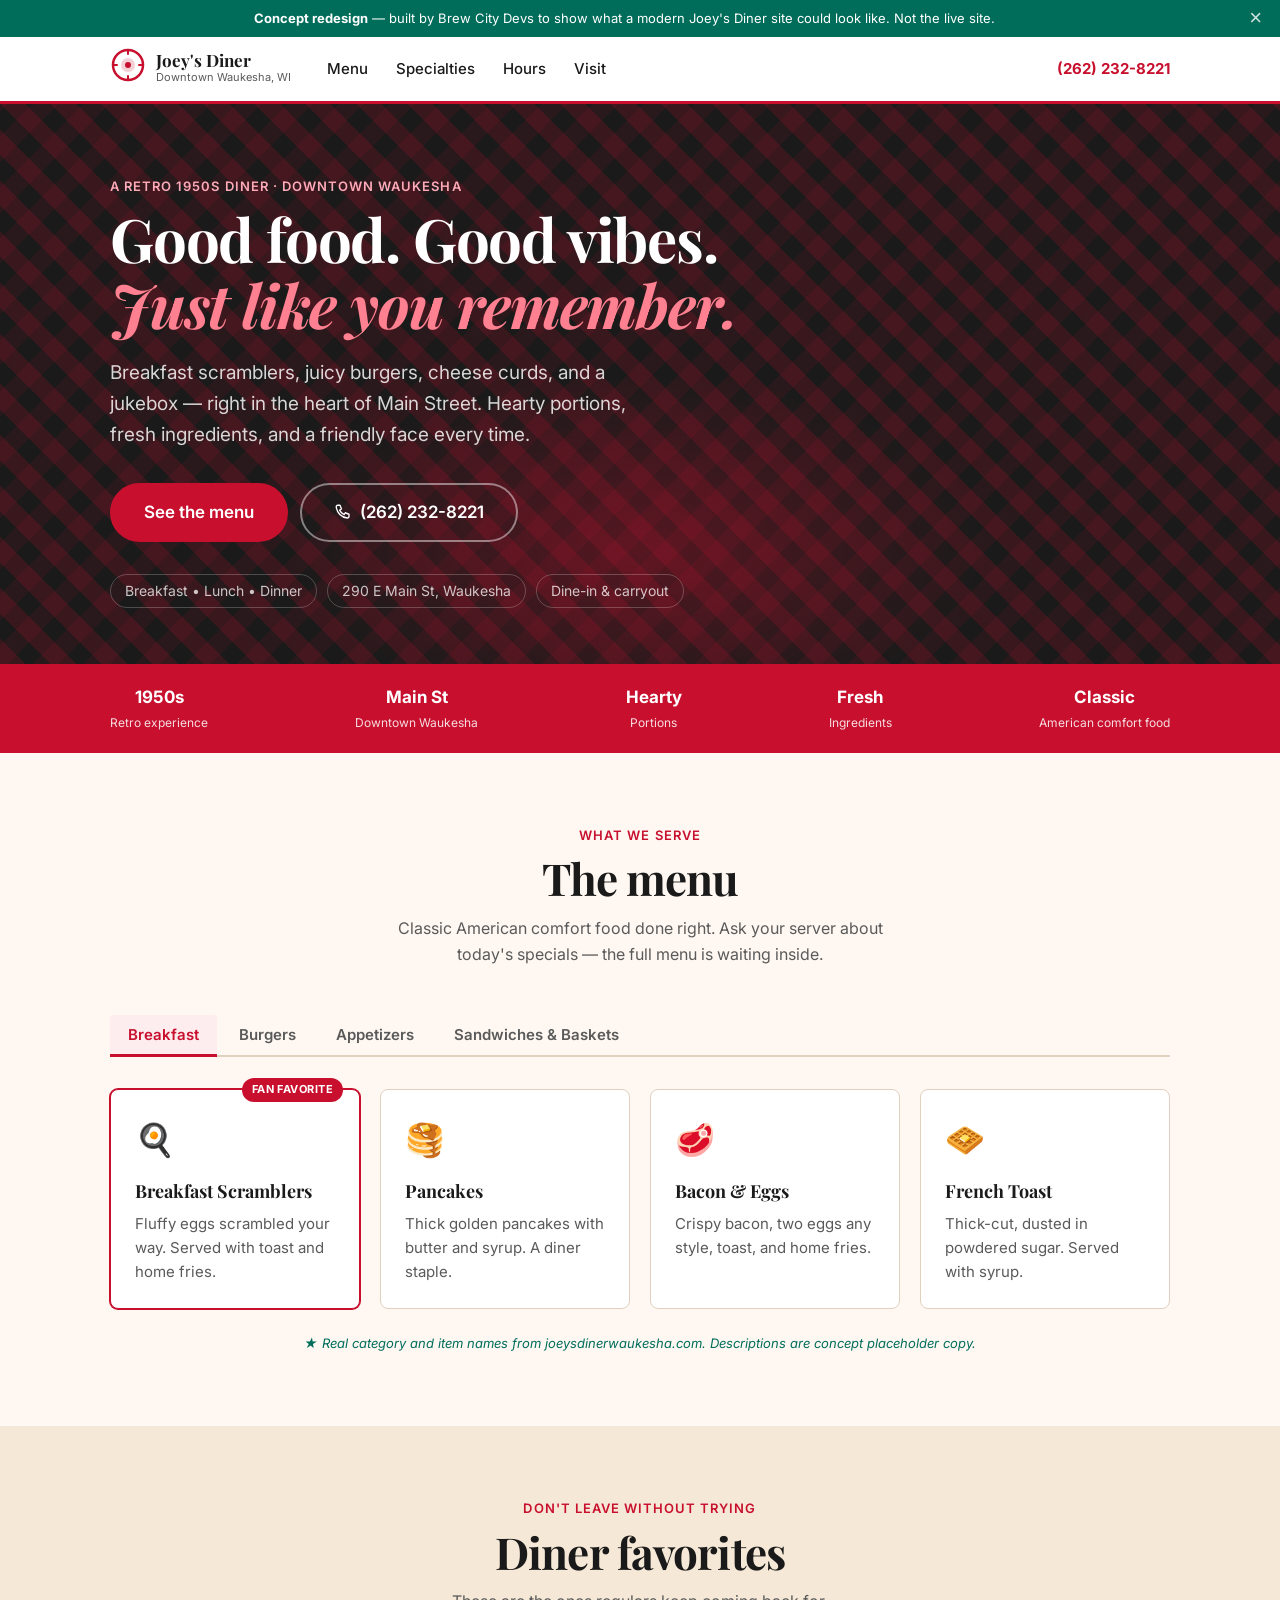
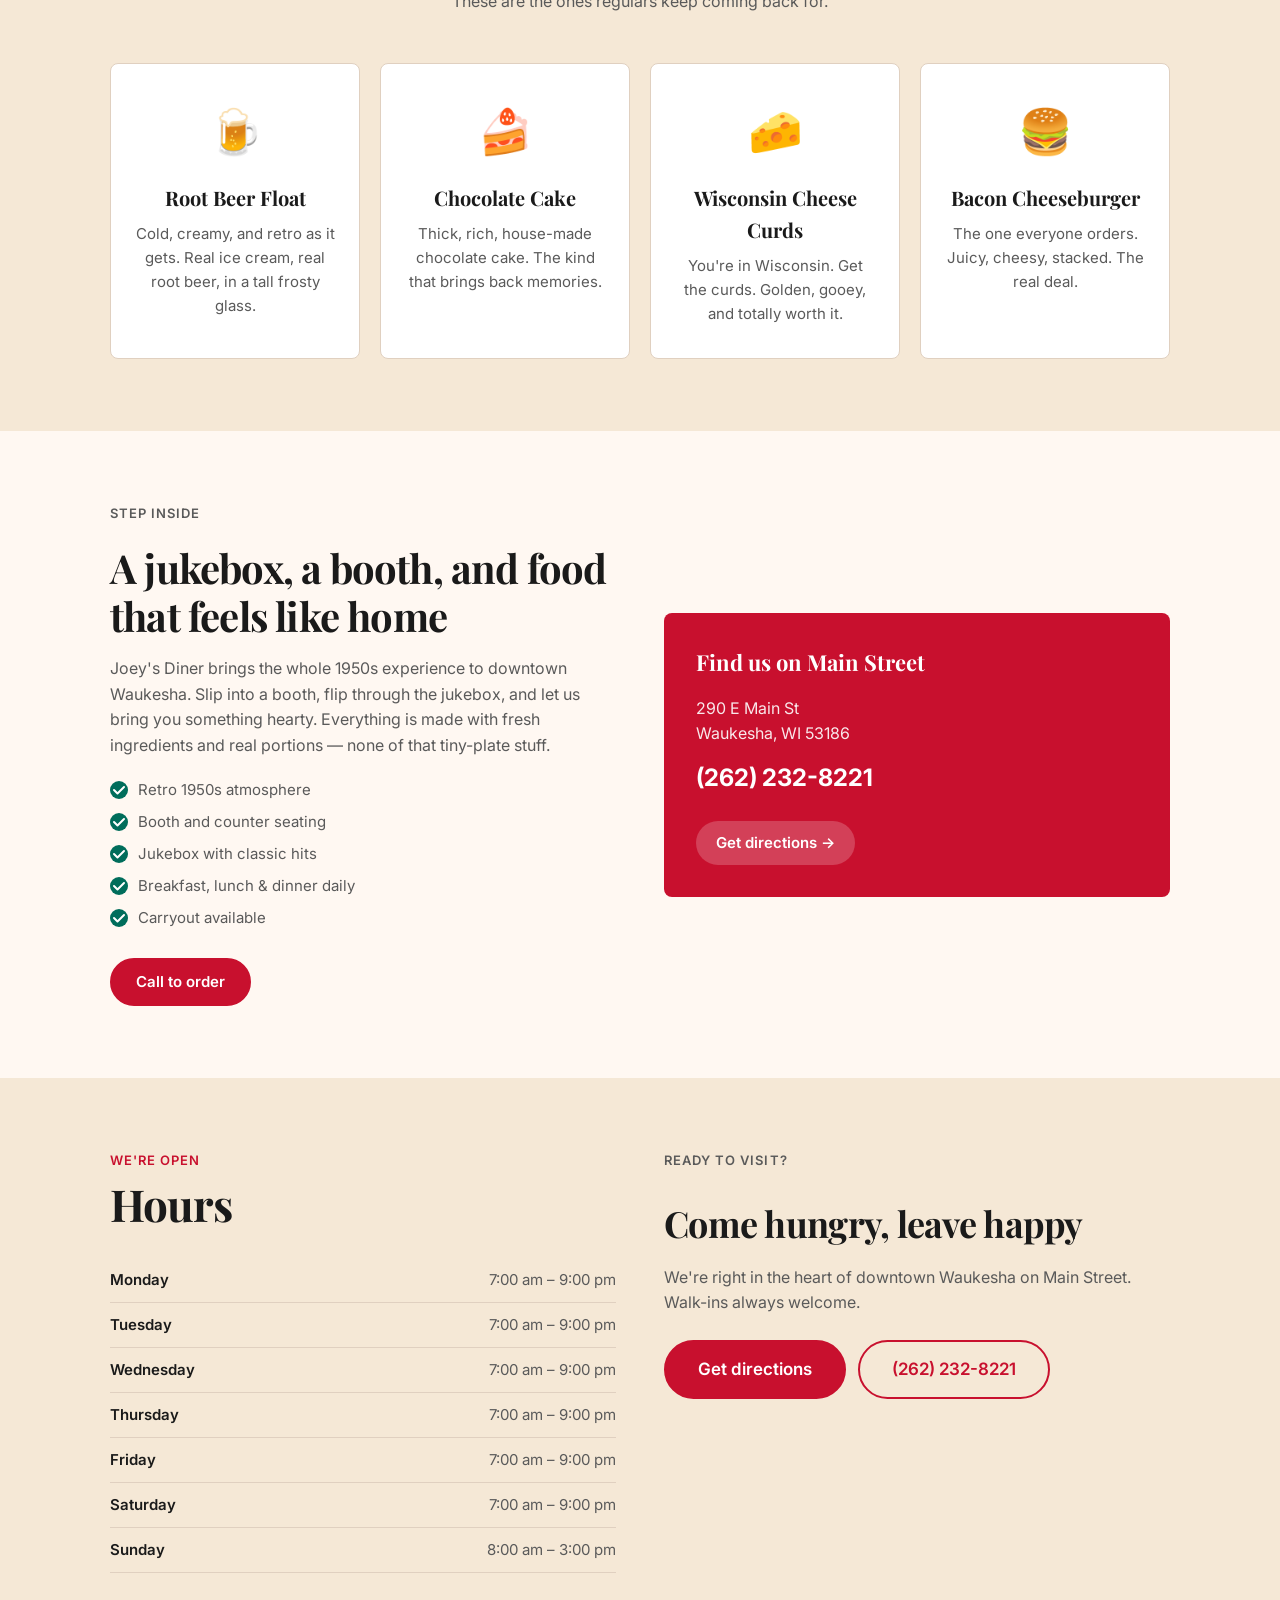
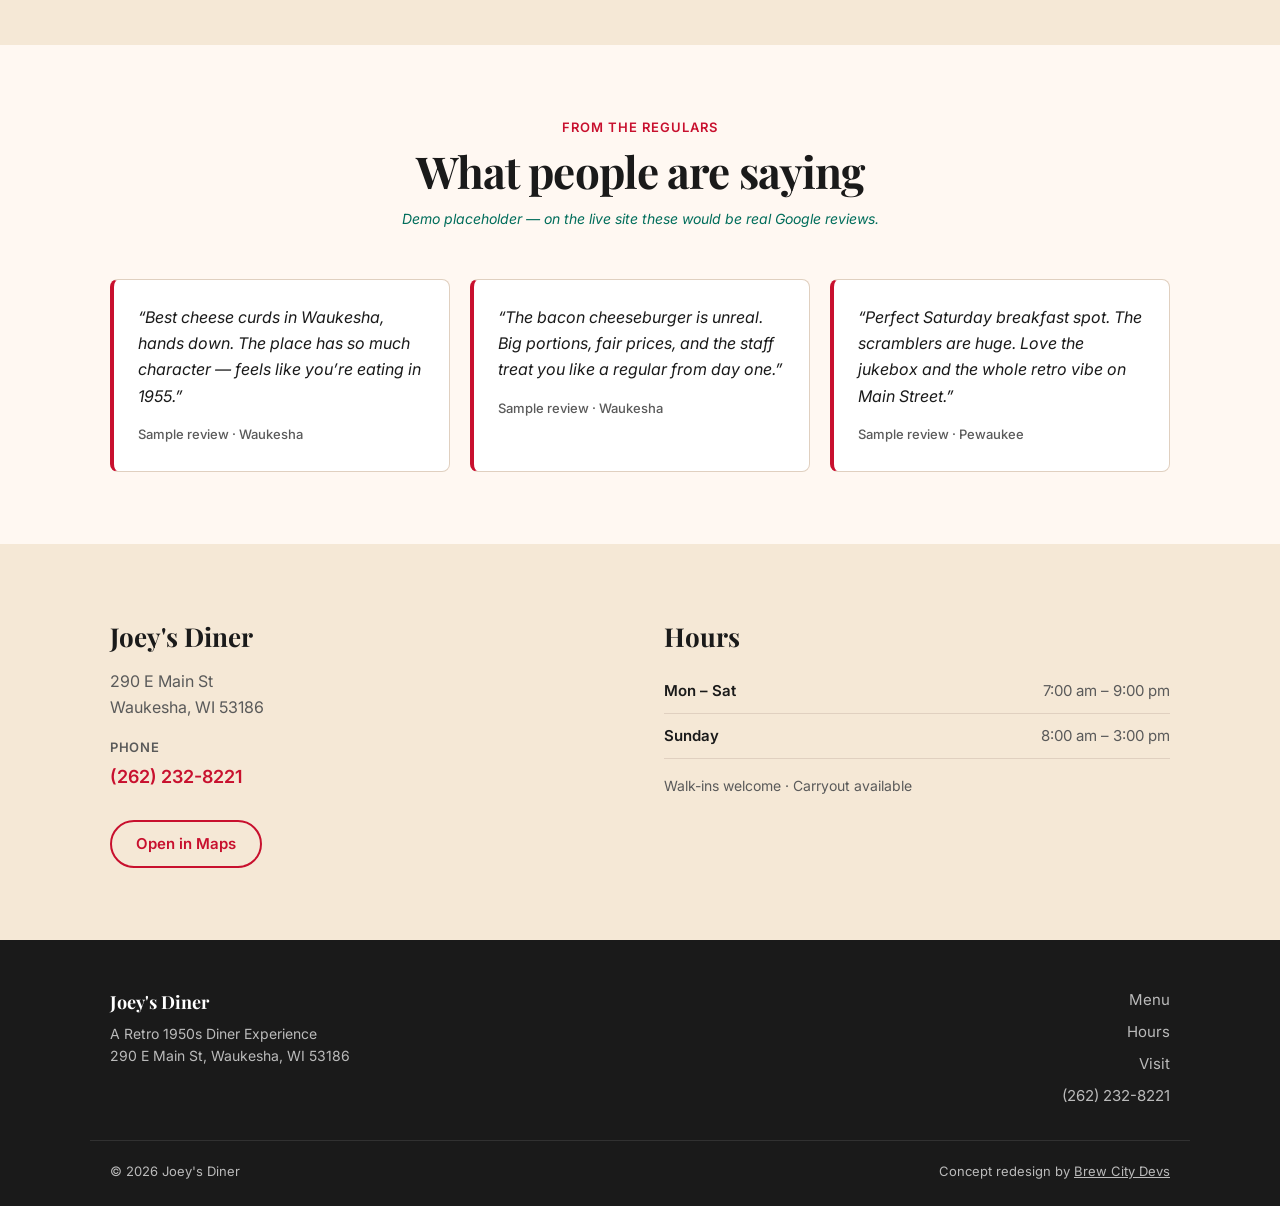
==== commit 90f6c75e: "Deploy static site to gh-pages branch Co-Authored-By: Paperclip <noreply@paperclip.ing>" ====
--- a/index.html
+++ b/index.html
@@ -85,7 +85,7 @@
 
 <main id="main">
 
-  <!-- ─────── HERO ─────── -->
+  <!-- HERO -->
   <section class="hero" id="top">
     <div class="hero__art" aria-hidden="true">
       <div class="hero__checker"></div>
@@ -114,7 +114,7 @@
     </div>
   </section>
 
-  <!-- ─────── TRUST BAR ─────── -->
+  <!-- TRUST BAR -->
   <section class="trust" aria-label="Quick facts">
     <div class="wrap trust__in">
       <div class="trust__item"><b>1950s</b><span>Retro experience</span></div>
@@ -125,7 +125,7 @@
     </div>
   </section>
 
-  <!-- ─────── MENU ─────── -->
+  <!-- MENU -->
   <section class="section" id="menu">
     <div class="wrap">
       <header class="sec-head">
@@ -167,7 +167,7 @@
               <p>Thick-cut, dusted in powdered sugar. Served with syrup.</p>
             </div>
           </div>
-          <p class="menu-note">&#9733; Real category and item names from joeysdinerwaukesha.com. Descriptions are concept placeholder copy &mdash; a live build uses Joey's actual menu with real descriptions and prices.</p>
+          <p class="menu-note">&#9733; Real category and item names from joeysdinerwaukesha.com. Descriptions are concept placeholder copy.</p>
         </div>
 
         <div class="tab-panel" id="tab-burgers" role="tabpanel" aria-labelledby="btn-burgers">
@@ -194,7 +194,7 @@
               <p>Two patties, double cheese, special sauce. For the seriously hungry.</p>
             </div>
           </div>
-          <p class="menu-note">&#9733; Real item names from joeysdinerwaukesha.com. Other items are representative placeholder copy for the concept.</p>
+          <p class="menu-note">&#9733; Real item names from joeysdinerwaukesha.com. Others are representative placeholder copy.</p>
         </div>
 
         <div class="tab-panel" id="tab-appetizers" role="tabpanel" aria-labelledby="btn-appetizers">
@@ -254,7 +254,7 @@
     </div>
   </section>
 
-  <!-- ─────── SPECIALTIES ─────── -->
+  <!-- SPECIALTIES -->
   <section class="section section--alt" id="specialties">
     <div class="wrap">
       <header class="sec-head">
@@ -288,7 +288,7 @@
     </div>
   </section>
 
-  <!-- ─────── THE EXPERIENCE ─────── -->
+  <!-- EXPERIENCE -->
   <section class="section split" id="about">
     <div class="wrap split__in">
       <div class="split__text">
@@ -318,7 +318,7 @@
     </div>
   </section>
 
-  <!-- ─────── HOURS ─────── -->
+  <!-- HOURS -->
   <section class="section section--alt hours-section" id="hours">
     <div class="wrap hours-wrap">
       <div>
@@ -348,7 +348,7 @@
     </div>
   </section>
 
-  <!-- ─────── TESTIMONIALS (placeholder) ─────── -->
+  <!-- TESTIMONIALS -->
   <section class="section quotes" aria-label="Customer reviews">
     <div class="wrap">
       <header class="sec-head">
@@ -373,7 +373,7 @@
     </div>
   </section>
 
-  <!-- ─────── VISIT ─────── -->
+  <!-- VISIT -->
   <section class="section section--alt" id="visit">
     <div class="wrap visit">
       <div class="visit__col">
--- a/styles.css
+++ b/styles.css
@@ -1,7 +1,4 @@
-/* ─────────────────────────────────────────────
-   Joey's Diner — Concept Demo
-   Brew City Devs, Milwaukee WI
-───────────────────────────────────────────── */
+/* Joey's Diner - Concept Demo - Brew City Devs */
 
 *, *::before, *::after { box-sizing: border-box; margin: 0; padding: 0; }
 
@@ -37,8 +34,6 @@
 a { color: var(--red); }
 a:hover { color: var(--red-dark); }
 
-/* ── UTILITIES ─────────────── */
-
 .wrap {
   max-width: var(--wrap);
   margin-inline: auto;
@@ -76,588 +71,135 @@
 .btn:hover { background: var(--red-dark); border-color: var(--red-dark); color: #fff; }
 .btn:active { transform: scale(.98); }
 
-.btn--ghost {
-  background: transparent;
-  color: var(--red);
-}
+.btn--ghost { background: transparent; color: var(--red); }
 .btn--ghost:hover { background: var(--red-light); color: var(--red-dark); }
-
 .btn--lg { padding: .875rem 2rem; font-size: 1.0625rem; }
 
-.skip {
-  position: absolute;
-  left: -9999px;
-  top: 1rem;
-  padding: .5rem 1rem;
-  background: var(--red);
-  color: #fff;
-  border-radius: 4px;
-  font-weight: 600;
-  z-index: 200;
-}
+.skip { position: absolute; left: -9999px; top: 1rem; padding: .5rem 1rem; background: var(--red); color: #fff; border-radius: 4px; font-weight: 600; z-index: 200; }
 .skip:focus { left: 1rem; }
 
-/* ── RIBBON ─────────────── */
-
-.ribbon {
-  background: var(--teal);
-  color: #fff;
-  font-size: .8125rem;
-  padding: .5rem 3rem .5rem 1rem;
-  display: flex;
-  align-items: center;
-  justify-content: center;
-  position: relative;
-  text-align: center;
-}
-.ribbon__x {
-  position: absolute;
-  right: .75rem;
-  top: 50%;
-  transform: translateY(-50%);
-  background: none;
-  border: none;
-  color: #fff;
-  cursor: pointer;
-  font-size: 1.375rem;
-  line-height: 1;
-  padding: .25rem .375rem;
-  opacity: .8;
-}
+.ribbon { background: var(--teal); color: #fff; font-size: .8125rem; padding: .5rem 3rem .5rem 1rem; display: flex; align-items: center; justify-content: center; position: relative; text-align: center; }
+.ribbon__x { position: absolute; right: .75rem; top: 50%; transform: translateY(-50%); background: none; border: none; color: #fff; cursor: pointer; font-size: 1.375rem; line-height: 1; padding: .25rem .375rem; opacity: .8; }
 .ribbon__x:hover { opacity: 1; }
 .ribbon.is-hidden { display: none; }
 
-/* ── HEADER ─────────────── */
-
-.site-header {
-  position: sticky;
-  top: 0;
-  z-index: 100;
-  background: #fff;
-  border-bottom: 3px solid var(--red);
-  transition: box-shadow .2s;
-}
+.site-header { position: sticky; top: 0; z-index: 100; background: #fff; border-bottom: 3px solid var(--red); transition: box-shadow .2s; }
 .site-header.is-scrolled { box-shadow: 0 2px 16px rgba(0,0,0,.12); }
-
-.site-header__in {
-  display: flex;
-  align-items: center;
-  gap: 1.5rem;
-  height: 64px;
-}
-
-.brand {
-  display: flex;
-  align-items: center;
-  gap: .625rem;
-  text-decoration: none;
-  color: var(--black);
-  flex-shrink: 0;
-}
+.site-header__in { display: flex; align-items: center; gap: 1.5rem; height: 64px; }
+
+.brand { display: flex; align-items: center; gap: .625rem; text-decoration: none; color: var(--black); flex-shrink: 0; }
 .brand__mark { color: var(--red); flex-shrink: 0; }
-.brand__txt strong {
-  display: block;
-  font-family: var(--font-display);
-  font-size: 1.0625rem;
-  font-weight: 700;
-  line-height: 1.1;
-  color: var(--black);
-}
-.brand__txt small {
-  display: block;
-  font-size: .6875rem;
-  color: var(--gray);
-  font-weight: 400;
-}
-
-.nav {
-  display: none;
-  flex: 1;
-  gap: .25rem;
-}
-.nav a {
-  padding: .375rem .75rem;
-  border-radius: 6px;
-  font-size: .9375rem;
-  font-weight: 500;
-  text-decoration: none;
-  color: var(--black);
-  transition: background .15s, color .15s;
-}
+.brand__txt strong { display: block; font-family: var(--font-display); font-size: 1.0625rem; font-weight: 700; line-height: 1.1; color: var(--black); }
+.brand__txt small { display: block; font-size: .6875rem; color: var(--gray); font-weight: 400; }
+
+.nav { display: none; flex: 1; gap: .25rem; }
+.nav a { padding: .375rem .75rem; border-radius: 6px; font-size: .9375rem; font-weight: 500; text-decoration: none; color: var(--black); transition: background .15s, color .15s; }
 .nav a:hover { background: var(--red-light); color: var(--red); }
 
-.tel {
-  font-weight: 700;
-  font-size: .9375rem;
-  text-decoration: none;
-  color: var(--red);
-  white-space: nowrap;
-}
+.tel { font-weight: 700; font-size: .9375rem; text-decoration: none; color: var(--red); white-space: nowrap; }
 .tel:hover { color: var(--red-dark); }
-
 .site-header__cta { display: flex; align-items: center; gap: .75rem; margin-left: auto; }
 
-.burger {
-  display: flex;
-  flex-direction: column;
-  justify-content: space-between;
-  width: 24px;
-  height: 18px;
-  background: none;
-  border: none;
-  cursor: pointer;
-  padding: 0;
-  margin-left: .5rem;
-}
-.burger span {
-  display: block;
-  width: 100%;
-  height: 2px;
-  background: var(--black);
-  border-radius: 2px;
-  transition: .2s;
-}
+.burger { display: flex; flex-direction: column; justify-content: space-between; width: 24px; height: 18px; background: none; border: none; cursor: pointer; padding: 0; margin-left: .5rem; }
+.burger span { display: block; width: 100%; height: 2px; background: var(--black); border-radius: 2px; transition: .2s; }
 .burger[aria-expanded="true"] span:nth-child(1) { transform: translateY(8px) rotate(45deg); }
 .burger[aria-expanded="true"] span:nth-child(2) { opacity: 0; }
 .burger[aria-expanded="true"] span:nth-child(3) { transform: translateY(-8px) rotate(-45deg); }
 
-@media (min-width: 700px) {
-  .nav { display: flex; }
-  .burger { display: none; }
-}
-
+@media (min-width: 700px) { .nav { display: flex; } .burger { display: none; } }
 @media (max-width: 699px) {
-  .nav {
-    display: none;
-    position: fixed;
-    inset: 0;
-    top: 67px;
-    background: #fff;
-    flex-direction: column;
-    padding: 1.5rem 1.25rem;
-    border-top: 1px solid var(--border);
-    z-index: 99;
-    gap: .25rem;
-  }
+  .nav { display: none; position: fixed; inset: 0; top: 67px; background: #fff; flex-direction: column; padding: 1.5rem 1.25rem; border-top: 1px solid var(--border); z-index: 99; gap: .25rem; }
   .nav.is-open { display: flex; }
-  .nav a {
-    font-size: 1.125rem;
-    padding: .75rem 1rem;
-    border-radius: 8px;
-  }
-}
-
-/* ── HERO ─────────────── */
-
-.hero {
-  position: relative;
-  overflow: hidden;
-  padding: 4.5rem 0 3.5rem;
-  background: #1A1A1A;
-  color: #fff;
-}
-
-.hero__art {
-  position: absolute;
-  inset: 0;
-  z-index: 0;
-}
-.hero__checker {
-  position: absolute;
-  inset: 0;
-  background-image:
-    repeating-linear-gradient(
-      45deg,
-      rgba(200,16,46,.18) 0px,
-      rgba(200,16,46,.18) 18px,
-      transparent 18px,
-      transparent 36px
-    ),
-    repeating-linear-gradient(
-      -45deg,
-      rgba(200,16,46,.09) 0px,
-      rgba(200,16,46,.09) 18px,
-      transparent 18px,
-      transparent 36px
-    );
-}
-.hero__glow {
-  position: absolute;
-  bottom: -60px;
-  left: 50%;
-  transform: translateX(-50%);
-  width: 700px;
-  height: 350px;
-  border-radius: 50%;
-  background: radial-gradient(ellipse, rgba(200,16,46,.35) 0%, transparent 70%);
-}
-
-.hero__in {
-  position: relative;
-  z-index: 1;
-}
-
+  .nav a { font-size: 1.125rem; padding: .75rem 1rem; border-radius: 8px; }
+}
+
+.hero { position: relative; overflow: hidden; padding: 4.5rem 0 3.5rem; background: #1A1A1A; color: #fff; }
+.hero__art { position: absolute; inset: 0; z-index: 0; }
+.hero__checker { position: absolute; inset: 0; background-image: repeating-linear-gradient(45deg, rgba(200,16,46,.18) 0px, rgba(200,16,46,.18) 18px, transparent 18px, transparent 36px), repeating-linear-gradient(-45deg, rgba(200,16,46,.09) 0px, rgba(200,16,46,.09) 18px, transparent 18px, transparent 36px); }
+.hero__glow { position: absolute; bottom: -60px; left: 50%; transform: translateX(-50%); width: 700px; height: 350px; border-radius: 50%; background: radial-gradient(ellipse, rgba(200,16,46,.35) 0%, transparent 70%); }
+.hero__in { position: relative; z-index: 1; }
 .hero .eyebrow { color: #FFAAB8; }
-
-.hero h1 {
-  font-family: var(--font-display);
-  font-size: clamp(2.25rem, 6vw, 3.75rem);
-  font-weight: 700;
-  line-height: 1.1;
-  margin-bottom: 1.25rem;
-  letter-spacing: -.02em;
-}
+.hero h1 { font-family: var(--font-display); font-size: clamp(2.25rem, 6vw, 3.75rem); font-weight: 700; line-height: 1.1; margin-bottom: 1.25rem; letter-spacing: -.02em; }
 .hero h1 em { font-style: italic; color: #FF8090; }
-
-.hero .lede {
-  font-size: clamp(1rem, 2.5vw, 1.1875rem);
-  color: rgba(255,255,255,.82);
-  max-width: 560px;
-  margin-bottom: 2rem;
-  line-height: 1.65;
-}
-
-.hero__btns {
-  display: flex;
-  flex-wrap: wrap;
-  gap: .75rem;
-  margin-bottom: 2rem;
-}
-.hero__btns .btn--ghost {
-  background: transparent;
-  border-color: rgba(255,255,255,.45);
-  color: #fff;
-}
+.hero .lede { font-size: clamp(1rem, 2.5vw, 1.1875rem); color: rgba(255,255,255,.82); max-width: 560px; margin-bottom: 2rem; line-height: 1.65; }
+.hero__btns { display: flex; flex-wrap: wrap; gap: .75rem; margin-bottom: 2rem; }
+.hero__btns .btn--ghost { background: transparent; border-color: rgba(255,255,255,.45); color: #fff; }
 .hero__btns .btn--ghost:hover { background: rgba(255,255,255,.1); border-color: rgba(255,255,255,.8); color: #fff; }
-
-.hero__chips {
-  display: flex;
-  flex-wrap: wrap;
-  gap: .625rem;
-  list-style: none;
-}
-.hero__chips li {
-  font-size: .875rem;
-  padding: .3125rem .875rem;
-  border-radius: 100px;
-  border: 1px solid rgba(255,255,255,.22);
-  color: rgba(255,255,255,.75);
-}
-
-/* ── TRUST BAR ─────────────── */
-
-.trust {
-  background: var(--red);
-  color: #fff;
-  padding: 1.25rem 0;
-  overflow-x: auto;
-}
-.trust__in {
-  display: flex;
-  gap: 2rem;
-  justify-content: space-between;
-  align-items: center;
-  min-width: 480px;
-}
-.trust__item {
-  display: flex;
-  flex-direction: column;
-  align-items: center;
-  text-align: center;
-  gap: .125rem;
-}
+.hero__chips { display: flex; flex-wrap: wrap; gap: .625rem; list-style: none; }
+.hero__chips li { font-size: .875rem; padding: .3125rem .875rem; border-radius: 100px; border: 1px solid rgba(255,255,255,.22); color: rgba(255,255,255,.75); }
+
+.trust { background: var(--red); color: #fff; padding: 1.25rem 0; overflow-x: auto; }
+.trust__in { display: flex; gap: 2rem; justify-content: space-between; align-items: center; min-width: 480px; }
+.trust__item { display: flex; flex-direction: column; align-items: center; text-align: center; gap: .125rem; }
 .trust__item b { font-size: 1.0625rem; font-weight: 700; }
 .trust__item span { font-size: .75rem; opacity: .85; white-space: nowrap; }
 
-/* ── SECTIONS ─────────────── */
-
 .section { padding: 4.5rem 0; }
 .section--alt { background: var(--cream-dark); }
-
-.sec-head {
-  text-align: center;
-  margin-bottom: 3rem;
-  max-width: 640px;
-  margin-inline: auto;
-}
+.sec-head { text-align: center; margin-bottom: 3rem; max-width: 640px; margin-inline: auto; }
 .sec-head--left { text-align: left; margin-inline: 0; margin-bottom: 1.75rem; }
-
-.sec-head h2 {
-  font-family: var(--font-display);
-  font-size: clamp(1.75rem, 4vw, 2.75rem);
-  font-weight: 700;
-  line-height: 1.15;
-  margin-bottom: .75rem;
-  letter-spacing: -.02em;
-  color: var(--black);
-}
-
+.sec-head h2 { font-family: var(--font-display); font-size: clamp(1.75rem, 4vw, 2.75rem); font-weight: 700; line-height: 1.15; margin-bottom: .75rem; letter-spacing: -.02em; color: var(--black); }
 .sec-head__sub { color: var(--gray); font-size: 1rem; max-width: 520px; margin: 0 auto; }
 .demo-note { color: var(--teal) !important; font-style: italic; font-size: .875rem !important; }
 
-/* ── TABS ─────────────── */
-
-.tabs {
-  display: flex;
-  gap: .25rem;
-  flex-wrap: wrap;
-  border-bottom: 2px solid var(--border);
-  margin-bottom: 2rem;
-}
-.tab {
-  padding: .625rem 1.125rem;
-  background: none;
-  border: none;
-  border-bottom: 3px solid transparent;
-  margin-bottom: -2px;
-  font-family: var(--font-body);
-  font-size: .9375rem;
-  font-weight: 600;
-  color: var(--gray);
-  cursor: pointer;
-  border-radius: 4px 4px 0 0;
-  transition: color .15s;
-}
+.tabs { display: flex; gap: .25rem; flex-wrap: wrap; border-bottom: 2px solid var(--border); margin-bottom: 2rem; }
+.tab { padding: .625rem 1.125rem; background: none; border: none; border-bottom: 3px solid transparent; margin-bottom: -2px; font-family: var(--font-body); font-size: .9375rem; font-weight: 600; color: var(--gray); cursor: pointer; border-radius: 4px 4px 0 0; transition: color .15s; }
 .tab:hover { color: var(--red); }
-.tab.is-active {
-  color: var(--red);
-  border-bottom-color: var(--red);
-  background: var(--red-light);
-}
-
+.tab.is-active { color: var(--red); border-bottom-color: var(--red); background: var(--red-light); }
 .tab-panel { display: none; }
 .tab-panel.is-active { display: block; }
 
-/* ── MENU CARDS ─────────────── */
-
 .menu-grid { grid-template-columns: repeat(auto-fill, minmax(230px, 1fr)); }
-
-.menu-card {
-  background: #fff;
-  border-radius: var(--r);
-  border: 1px solid var(--border);
-  padding: 1.5rem;
-  position: relative;
-  transition: box-shadow .15s, transform .15s;
-}
+.menu-card { background: #fff; border-radius: var(--r); border: 1px solid var(--border); padding: 1.5rem; position: relative; transition: box-shadow .15s, transform .15s; }
 .menu-card:hover { box-shadow: var(--shadow); transform: translateY(-2px); }
-.menu-card--highlight {
-  border-color: var(--red);
-  box-shadow: 0 0 0 1px var(--red);
-}
-
+.menu-card--highlight { border-color: var(--red); box-shadow: 0 0 0 1px var(--red); }
 .menu-card__icon { font-size: 2rem; margin-bottom: .75rem; }
-.menu-card h3 {
-  font-family: var(--font-display);
-  font-size: 1.125rem;
-  font-weight: 700;
-  margin-bottom: .375rem;
-  color: var(--black);
-}
+.menu-card h3 { font-family: var(--font-display); font-size: 1.125rem; font-weight: 700; margin-bottom: .375rem; color: var(--black); }
 .menu-card p { font-size: .9375rem; color: var(--gray); }
-
-.menu-card__badge {
-  position: absolute;
-  top: -.75rem;
-  right: 1rem;
-  background: var(--red);
-  color: #fff;
-  font-size: .6875rem;
-  font-weight: 700;
-  padding: .2rem .625rem;
-  border-radius: 100px;
-  letter-spacing: .04em;
-  text-transform: uppercase;
-}
-
-.menu-note {
-  margin-top: 1.5rem;
-  font-size: .8125rem;
-  color: var(--teal);
-  font-style: italic;
-  text-align: center;
-}
-
-/* ── SPECIALS GRID ─────────────── */
+.menu-card__badge { position: absolute; top: -.75rem; right: 1rem; background: var(--red); color: #fff; font-size: .6875rem; font-weight: 700; padding: .2rem .625rem; border-radius: 100px; letter-spacing: .04em; text-transform: uppercase; }
+.menu-note { margin-top: 1.5rem; font-size: .8125rem; color: var(--teal); font-style: italic; text-align: center; }
 
 .specials-grid { grid-template-columns: repeat(auto-fill, minmax(220px, 1fr)); }
-
-.special-card {
-  background: #fff;
-  border-radius: var(--r);
-  border: 1px solid var(--border);
-  padding: 2rem 1.5rem;
-  text-align: center;
-  transition: box-shadow .15s, transform .15s;
-}
+.special-card { background: #fff; border-radius: var(--r); border: 1px solid var(--border); padding: 2rem 1.5rem; text-align: center; transition: box-shadow .15s, transform .15s; }
 .special-card:hover { box-shadow: var(--shadow); transform: translateY(-2px); }
 .special-card__art { font-size: 2.75rem; margin-bottom: 1rem; }
-.special-card h3 {
-  font-family: var(--font-display);
-  font-size: 1.25rem;
-  font-weight: 700;
-  margin-bottom: .5rem;
-  color: var(--black);
-}
+.special-card h3 { font-family: var(--font-display); font-size: 1.25rem; font-weight: 700; margin-bottom: .5rem; color: var(--black); }
 .special-card p { font-size: .9375rem; color: var(--gray); }
 
-/* ── SPLIT / EXPERIENCE ─────────────── */
-
-.split__in {
-  display: grid;
-  gap: 3rem;
-  align-items: center;
-}
-@media (min-width: 800px) {
-  .split__in { grid-template-columns: 1fr 1fr; }
-}
-
-.split__text h2 {
-  font-family: var(--font-display);
-  font-size: clamp(1.75rem, 3.5vw, 2.5rem);
-  font-weight: 700;
-  line-height: 1.2;
-  margin-bottom: 1rem;
-  letter-spacing: -.02em;
-}
+.split__in { display: grid; gap: 3rem; align-items: center; }
+@media (min-width: 800px) { .split__in { grid-template-columns: 1fr 1fr; } }
+.split__text h2 { font-family: var(--font-display); font-size: clamp(1.75rem, 3.5vw, 2.5rem); font-weight: 700; line-height: 1.2; margin-bottom: 1rem; letter-spacing: -.02em; }
 .split__text p { color: var(--gray); margin-bottom: 1.25rem; }
-
 .ticks { list-style: none; display: grid; gap: .5rem; margin-bottom: 1.75rem; }
-.ticks li {
-  display: flex;
-  align-items: center;
-  gap: .625rem;
-  font-size: .9375rem;
-  color: var(--gray);
-}
-.ticks li::before {
-  content: '';
-  display: block;
-  width: 18px;
-  height: 18px;
-  border-radius: 50%;
-  flex-shrink: 0;
-  background: var(--teal) url("data:image/svg+xml,%3Csvg viewBox='0 0 18 18' fill='none' xmlns='http://www.w3.org/2000/svg'%3E%3Cpath d='M4 9l3.5 3.5L14 6' stroke='white' stroke-width='2' stroke-linecap='round' stroke-linejoin='round'/%3E%3C/svg%3E") center/cover;
-}
-
-.info-card {
-  background: var(--red);
-  border-radius: var(--r);
-  padding: 2rem;
-  color: #fff;
-}
-.info-card h3 {
-  font-family: var(--font-display);
-  font-size: 1.375rem;
-  font-weight: 700;
-  margin-bottom: 1rem;
-}
-.info-card__addr {
-  font-size: 1rem;
-  margin-bottom: .75rem;
-  opacity: .9;
-  line-height: 1.6;
-}
-.info-card__phone a {
-  font-size: 1.5rem;
-  font-weight: 700;
-  color: #fff;
-  text-decoration: none;
-  display: block;
-  margin-bottom: 1.5rem;
-}
+.ticks li { display: flex; align-items: center; gap: .625rem; font-size: .9375rem; color: var(--gray); }
+.ticks li::before { content: ''; display: block; width: 18px; height: 18px; border-radius: 50%; flex-shrink: 0; background: var(--teal) url("data:image/svg+xml,%3Csvg viewBox='0 0 18 18' fill='none' xmlns='http://www.w3.org/2000/svg'%3E%3Cpath d='M4 9l3.5 3.5L14 6' stroke='white' stroke-width='2' stroke-linecap='round' stroke-linejoin='round'/%3E%3C/svg%3E") center/cover; }
+
+.info-card { background: var(--red); border-radius: var(--r); padding: 2rem; color: #fff; }
+.info-card h3 { font-family: var(--font-display); font-size: 1.375rem; font-weight: 700; margin-bottom: 1rem; }
+.info-card__addr { font-size: 1rem; margin-bottom: .75rem; opacity: .9; line-height: 1.6; }
+.info-card__phone a { font-size: 1.5rem; font-weight: 700; color: #fff; text-decoration: none; display: block; margin-bottom: 1.5rem; }
 .info-card__phone a:hover { opacity: .85; color: #fff; }
-.info-card__map {
-  display: inline-flex;
-  align-items: center;
-  gap: .5rem;
-  background: rgba(255,255,255,.2);
-  color: #fff;
-  text-decoration: none;
-  padding: .625rem 1.25rem;
-  border-radius: 100px;
-  font-weight: 600;
-  font-size: .9375rem;
-  transition: background .15s;
-}
+.info-card__map { display: inline-flex; align-items: center; gap: .5rem; background: rgba(255,255,255,.2); color: #fff; text-decoration: none; padding: .625rem 1.25rem; border-radius: 100px; font-weight: 600; font-size: .9375rem; transition: background .15s; }
 .info-card__map:hover { background: rgba(255,255,255,.3); color: #fff; }
 
-/* ── HOURS ─────────────── */
-
-.hours-wrap {
-  display: grid;
-  gap: 3rem;
-  align-items: start;
-}
-@media (min-width: 800px) {
-  .hours-wrap { grid-template-columns: 1fr 1fr; }
-}
-
-.hours-table {
-  border-collapse: collapse;
-  width: 100%;
-}
-.hours-table th, .hours-table td {
-  padding: .625rem 0;
-  border-bottom: 1px solid var(--border);
-  font-size: .9375rem;
-}
-.hours-table th {
-  font-weight: 600;
-  color: var(--black);
-  text-align: left;
-  padding-right: 2rem;
-}
+.hours-wrap { display: grid; gap: 3rem; align-items: start; }
+@media (min-width: 800px) { .hours-wrap { grid-template-columns: 1fr 1fr; } }
+.hours-table { border-collapse: collapse; width: 100%; }
+.hours-table th, .hours-table td { padding: .625rem 0; border-bottom: 1px solid var(--border); font-size: .9375rem; }
+.hours-table th { font-weight: 600; color: var(--black); text-align: left; padding-right: 2rem; }
 .hours-table td { color: var(--gray); text-align: right; }
-
-.hours-cta h2 {
-  font-family: var(--font-display);
-  font-size: clamp(1.5rem, 3vw, 2.25rem);
-  font-weight: 700;
-  margin-bottom: .75rem;
-  letter-spacing: -.02em;
-}
+.hours-cta h2 { font-family: var(--font-display); font-size: clamp(1.5rem, 3vw, 2.25rem); font-weight: 700; margin-bottom: .75rem; letter-spacing: -.02em; }
 .hours-cta p { color: var(--gray); margin-bottom: 1.5rem; }
 .hours-cta__btns { display: flex; flex-wrap: wrap; gap: .75rem; }
 
-/* ── QUOTES ─────────────── */
-
 .quotes__grid { grid-template-columns: repeat(auto-fill, minmax(280px, 1fr)); }
-
-blockquote {
-  background: #fff;
-  border-radius: var(--r);
-  border: 1px solid var(--border);
-  border-left: 4px solid var(--red);
-  padding: 1.5rem;
-}
-blockquote p {
-  font-size: 1rem;
-  color: var(--black);
-  font-style: italic;
-  margin-bottom: .75rem;
-  line-height: 1.65;
-}
-blockquote cite {
-  font-size: .8125rem;
-  color: var(--gray);
-  font-style: normal;
-  font-weight: 500;
-}
-
-/* ── VISIT ─────────────── */
+blockquote { background: #fff; border-radius: var(--r); border: 1px solid var(--border); border-left: 4px solid var(--red); padding: 1.5rem; }
+blockquote p { font-size: 1rem; color: var(--black); font-style: italic; margin-bottom: .75rem; line-height: 1.65; }
+blockquote cite { font-size: .8125rem; color: var(--gray); font-style: normal; font-weight: 500; }
 
 .visit { display: grid; gap: 3rem; }
-@media (min-width: 700px) {
-  .visit { grid-template-columns: 1fr 1fr; }
-}
-
-.visit__col h2 {
-  font-family: var(--font-display);
-  font-size: 1.625rem;
-  font-weight: 700;
-  margin-bottom: .75rem;
-}
+@media (min-width: 700px) { .visit { grid-template-columns: 1fr 1fr; } }
+.visit__col h2 { font-family: var(--font-display); font-size: 1.625rem; font-weight: 700; margin-bottom: .75rem; }
 .visit__addr { font-size: 1rem; color: var(--gray); margin-bottom: 1rem; line-height: 1.6; }
 .visit__dl { display: grid; gap: .375rem; margin-bottom: 1.25rem; }
 .visit__dl dt { font-weight: 600; font-size: .8125rem; color: var(--gray); text-transform: uppercase; letter-spacing: .05em; }
@@ -666,81 +208,22 @@
 .visit__dl a:hover { text-decoration: underline; }
 .visit__note { margin-top: 1rem; font-size: .875rem; color: var(--gray); }
 
-/* ── FOOTER ─────────────── */
-
-.site-footer {
-  background: var(--black);
-  color: rgba(255,255,255,.7);
-  padding: 3rem 0 1.5rem;
-}
+.site-footer { background: var(--black); color: rgba(255,255,255,.7); padding: 3rem 0 1.5rem; }
 .site-footer strong { display: block; color: #fff; font-family: var(--font-display); font-size: 1.125rem; margin-bottom: .375rem; }
 .site-footer p { font-size: .875rem; line-height: 1.6; }
 .site-footer a { color: rgba(255,255,255,.7); }
 .site-footer a:hover { color: #fff; }
-
-.site-footer__in {
-  display: grid;
-  gap: 2rem;
-  margin-bottom: 2rem;
-}
-@media (min-width: 600px) {
-  .site-footer__in { grid-template-columns: 1fr auto; align-items: start; }
-}
-
-.site-footer__in nav {
-  display: flex;
-  flex-direction: column;
-  gap: .5rem;
-  align-items: flex-start;
-}
-@media (min-width: 600px) {
-  .site-footer__in nav { align-items: flex-end; }
-}
+.site-footer__in { display: grid; gap: 2rem; margin-bottom: 2rem; }
+@media (min-width: 600px) { .site-footer__in { grid-template-columns: 1fr auto; align-items: start; } }
+.site-footer__in nav { display: flex; flex-direction: column; gap: .5rem; align-items: flex-start; }
+@media (min-width: 600px) { .site-footer__in nav { align-items: flex-end; } }
 .site-footer__in nav a { font-size: .9375rem; text-decoration: none; }
-
-.site-footer__fine {
-  display: flex;
-  justify-content: space-between;
-  flex-wrap: wrap;
-  gap: .5rem;
-  font-size: .8125rem;
-  border-top: 1px solid rgba(255,255,255,.1);
-  padding-top: 1.25rem;
-}
-
-/* ── MOBILE DOCK ─────────────── */
-
-.dock {
-  position: fixed;
-  bottom: 0;
-  left: 0;
-  right: 0;
-  display: flex;
-  z-index: 50;
-  background: #fff;
-  border-top: 3px solid var(--red);
-  box-shadow: 0 -4px 24px rgba(0,0,0,.12);
-  padding: .625rem 1rem;
-  gap: .5rem;
-}
-.dock a {
-  flex: 1;
-  display: flex;
-  align-items: center;
-  justify-content: center;
-  gap: .375rem;
-  text-decoration: none;
-  font-weight: 700;
-  font-size: .9375rem;
-  padding: .625rem;
-  border-radius: 8px;
-  color: var(--red);
-  border: 2px solid var(--red);
-  transition: background .15s;
-}
+.site-footer__fine { display: flex; justify-content: space-between; flex-wrap: wrap; gap: .5rem; font-size: .8125rem; border-top: 1px solid rgba(255,255,255,.1); padding-top: 1.25rem; }
+
+.dock { position: fixed; bottom: 0; left: 0; right: 0; display: flex; z-index: 50; background: #fff; border-top: 3px solid var(--red); box-shadow: 0 -4px 24px rgba(0,0,0,.12); padding: .625rem 1rem; gap: .5rem; }
+.dock a { flex: 1; display: flex; align-items: center; justify-content: center; gap: .375rem; text-decoration: none; font-weight: 700; font-size: .9375rem; padding: .625rem; border-radius: 8px; color: var(--red); border: 2px solid var(--red); transition: background .15s; }
 .dock a:hover { background: var(--red-light); color: var(--red); }
 .dock__primary { background: var(--red) !important; color: #fff !important; }
 .dock__primary:hover { background: var(--red-dark) !important; color: #fff !important; }
-
 @media (min-width: 700px) { .dock { display: none; } }
 @media (max-width: 699px) { body { padding-bottom: 80px; } }
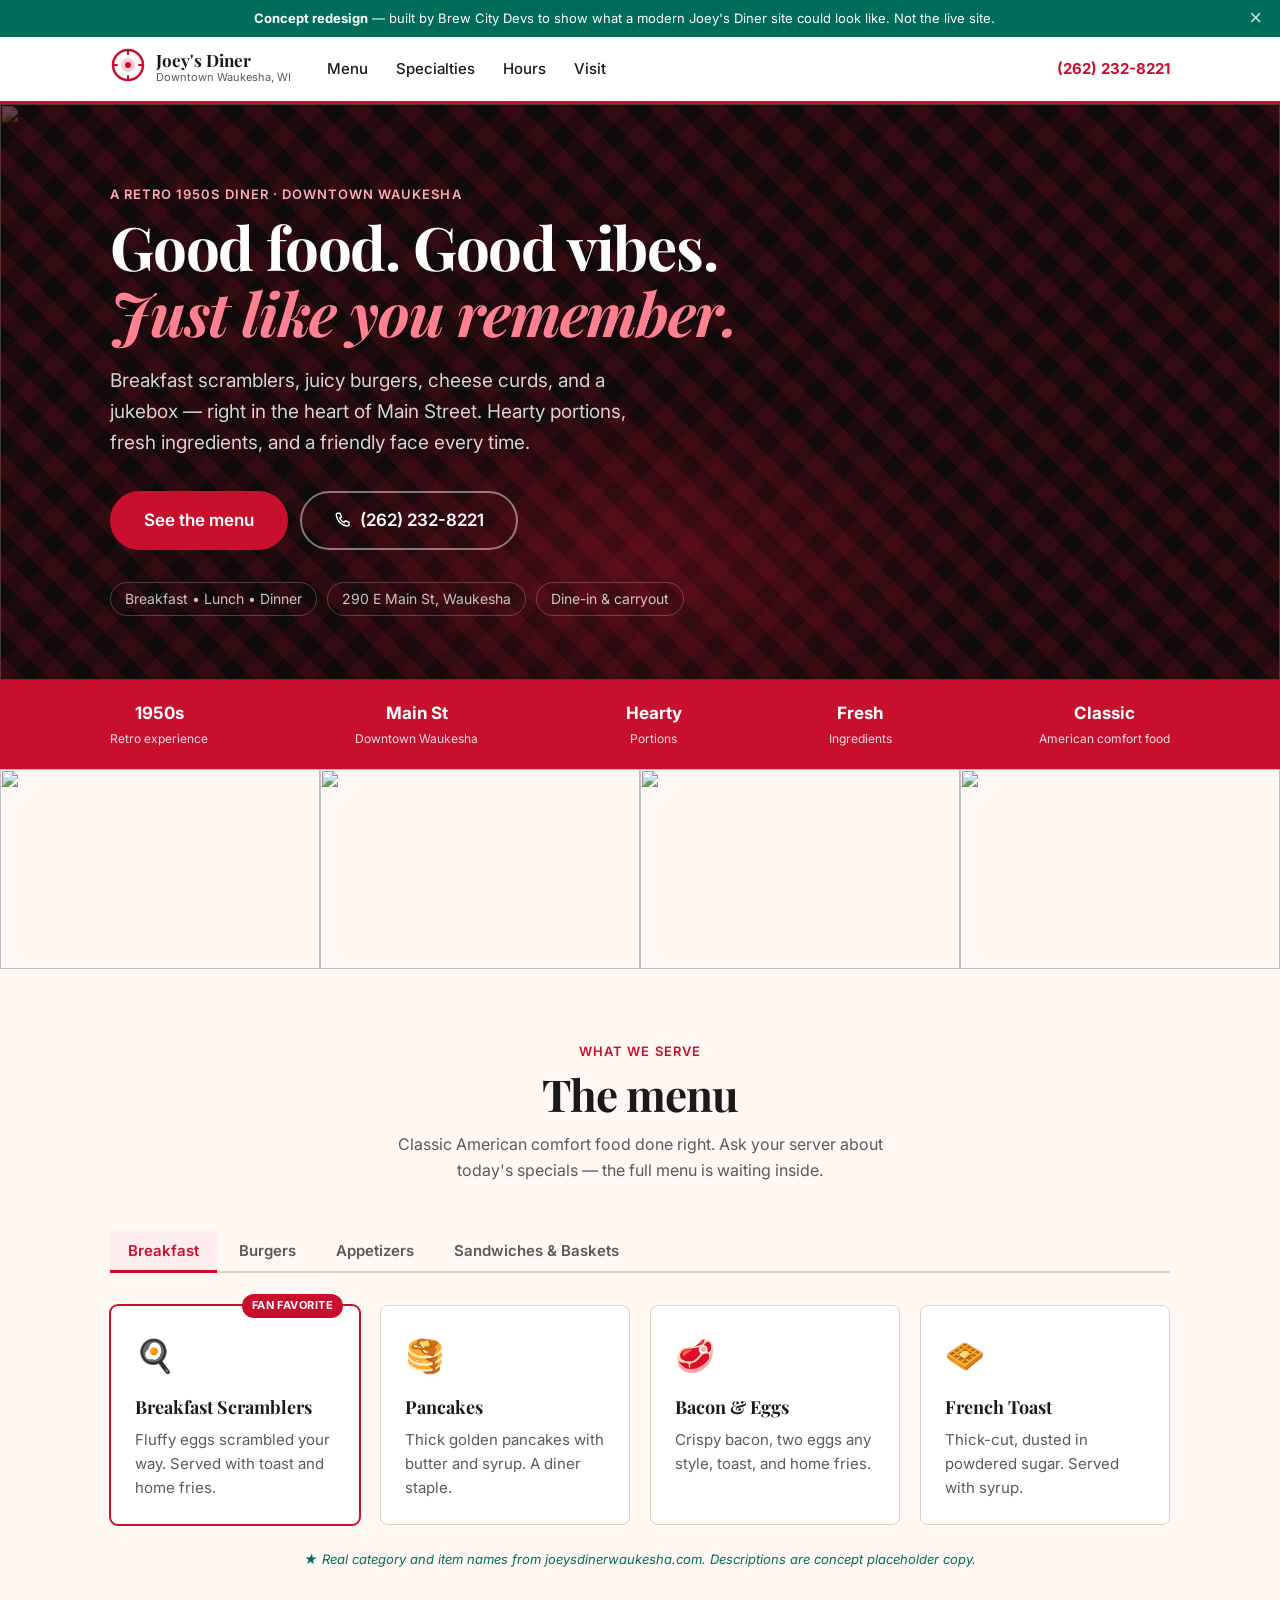
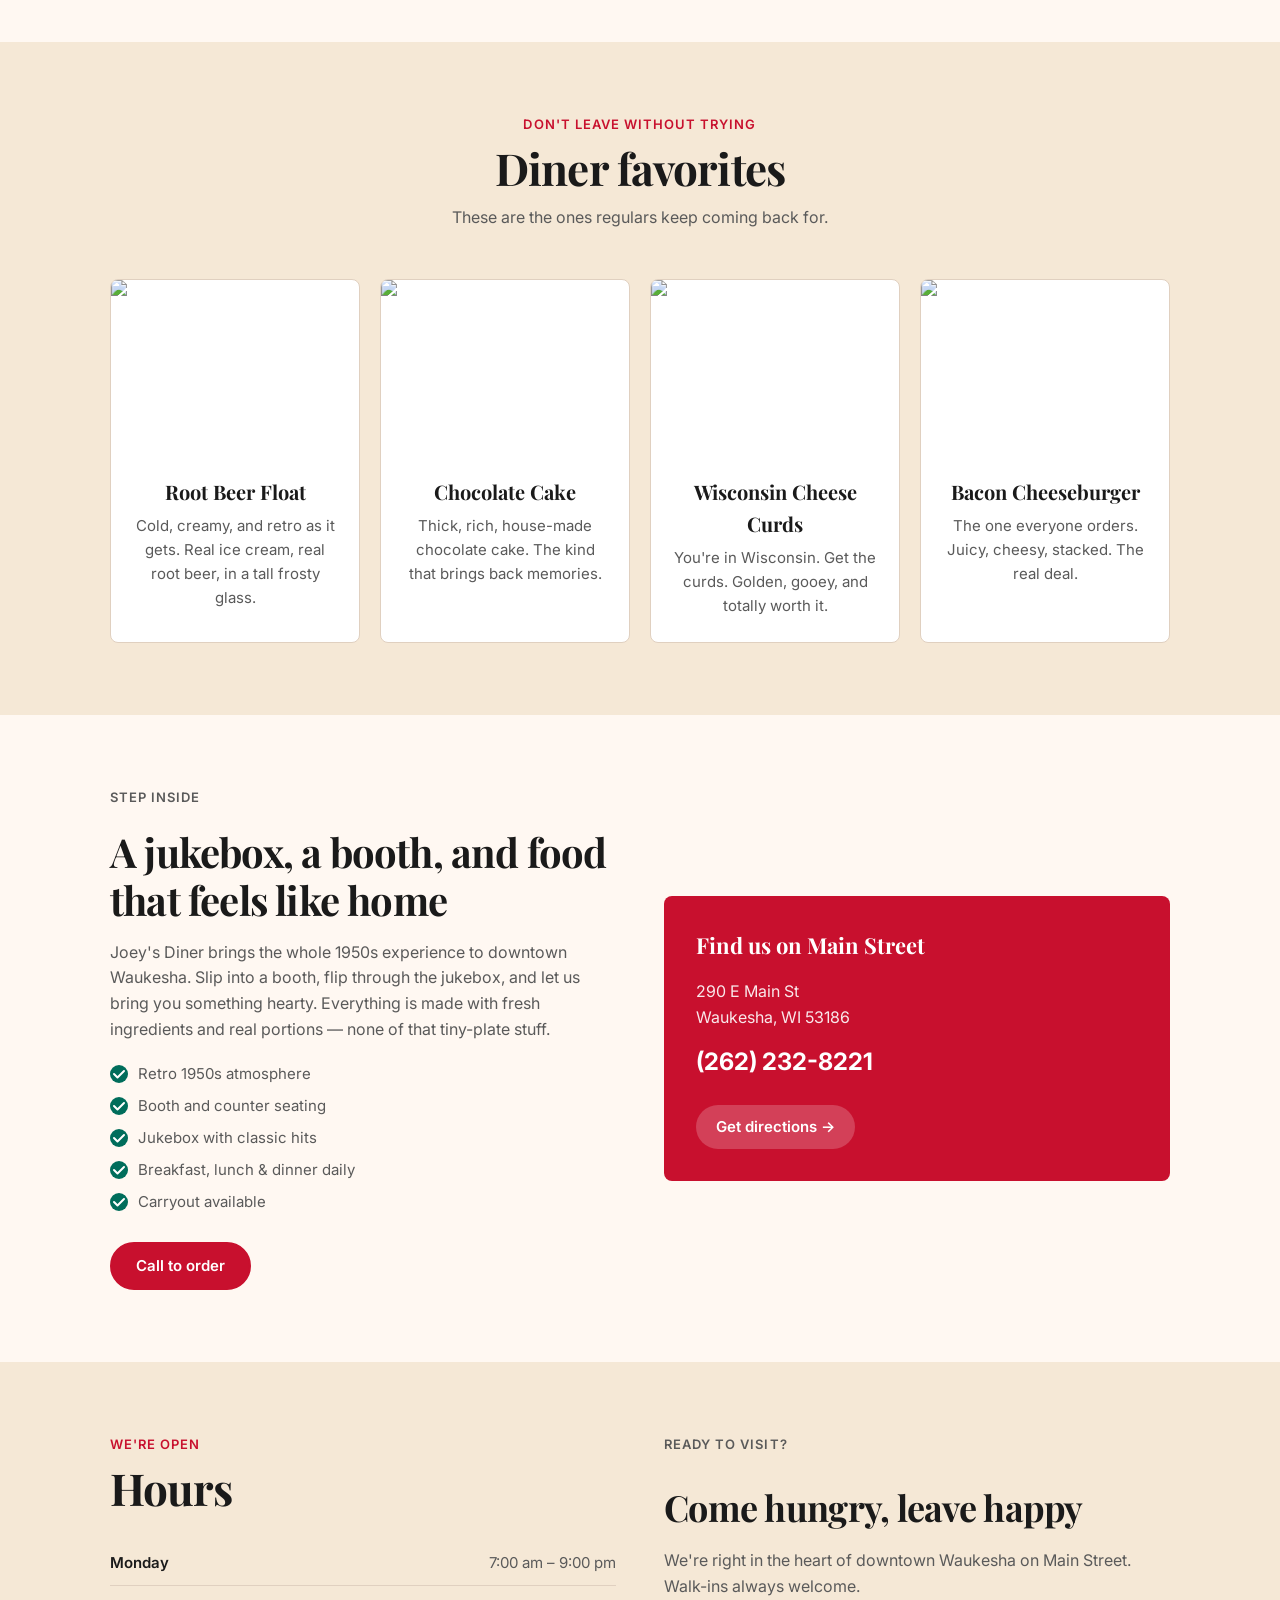
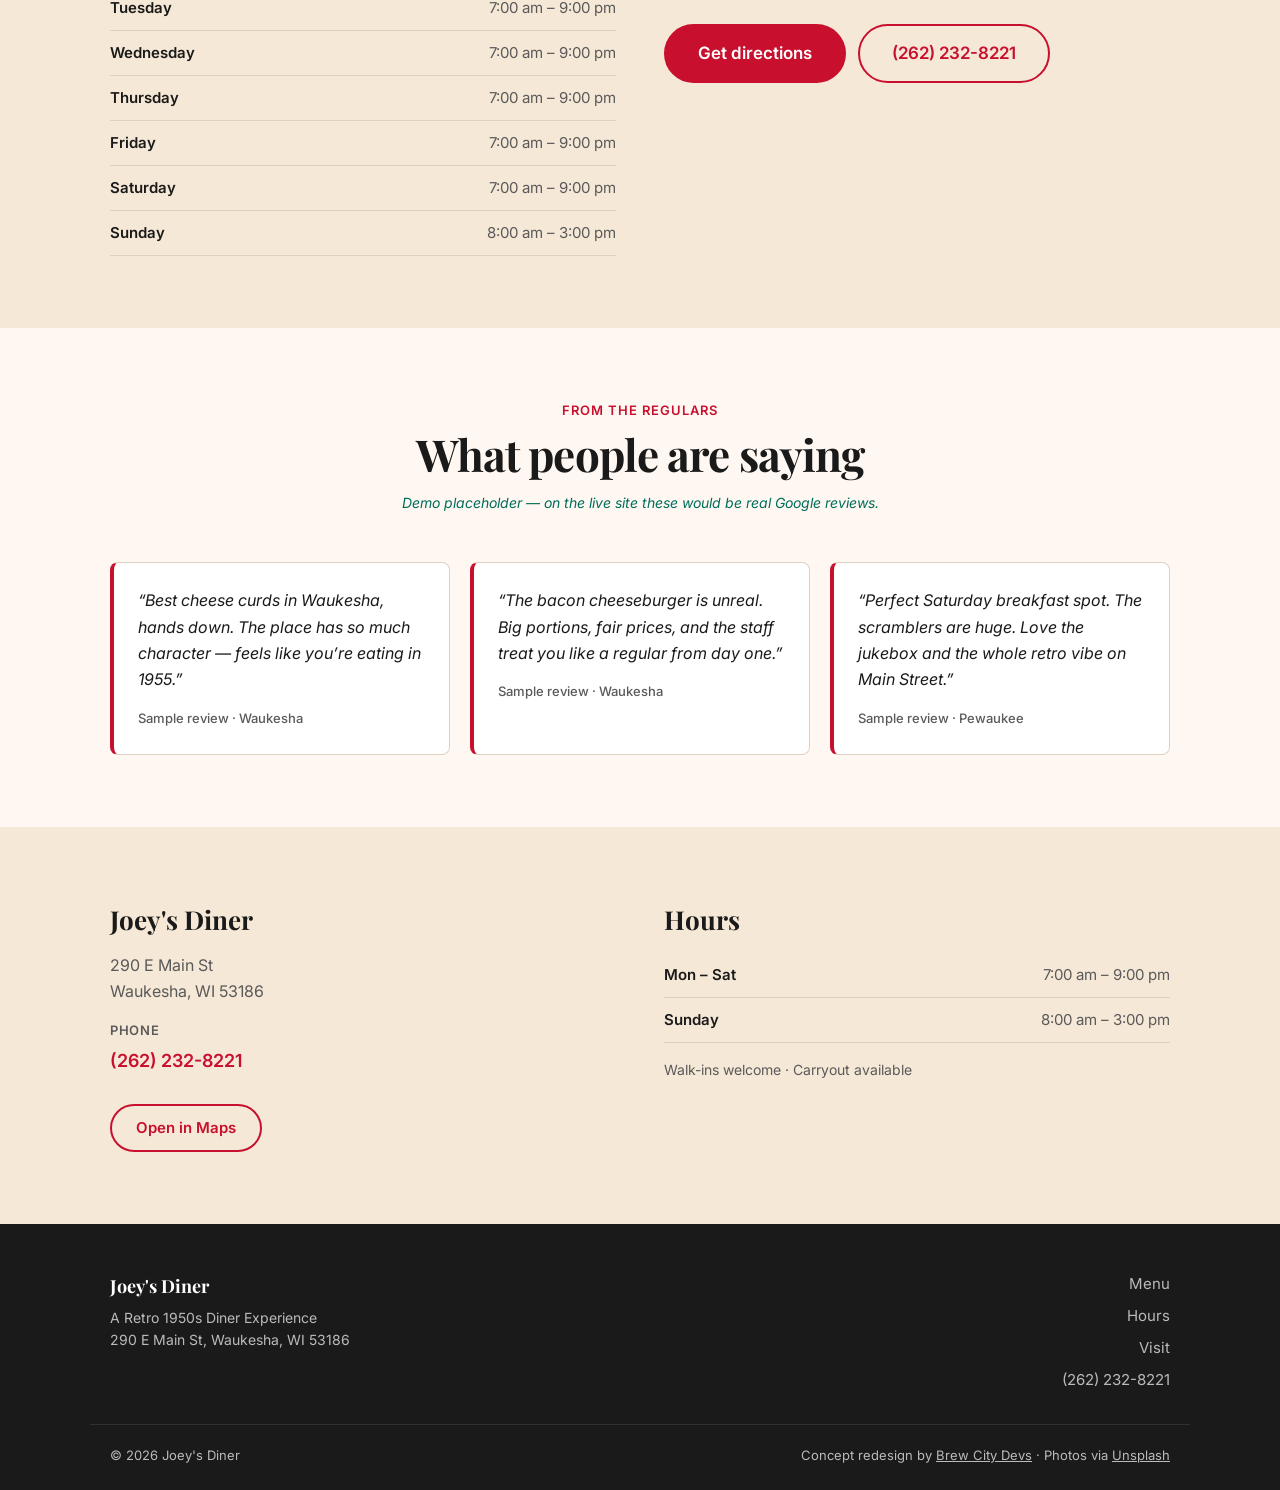
==== commit bc5ff376: "Add stock photography throughout site for realistic demo appearance - Hero: Unsplash diner interior " ====
--- a/index.html
+++ b/index.html
@@ -14,6 +14,7 @@
 <link rel="preconnect" href="https://fonts.googleapis.com">
 <link rel="preconnect" href="https://fonts.gstatic.com" crossorigin>
 <link href="https://fonts.googleapis.com/css2?family=Playfair+Display:ital,wght@0,700;1,600&family=Inter:wght@400;500;600;700&display=swap" rel="stylesheet">
+<link rel="preconnect" href="https://images.unsplash.com">
 <link rel="stylesheet" href="styles.css">
 <script type="application/ld+json">
 {
@@ -88,6 +89,8 @@
   <!-- HERO -->
   <section class="hero" id="top">
     <div class="hero__art" aria-hidden="true">
+      <img class="hero__bg-img" src="https://images.unsplash.com/photo-1414235077428-338989a2e8c0?w=1600&auto=format&fit=crop&q=75" alt="" loading="eager">
+      <div class="hero__overlay"></div>
       <div class="hero__checker"></div>
       <div class="hero__glow"></div>
     </div>
@@ -125,6 +128,22 @@
     </div>
   </section>
 
+  <!-- PHOTO STRIP -->
+  <div class="photo-strip" aria-hidden="true">
+    <div class="photo-strip__item">
+      <img src="https://images.unsplash.com/photo-1568901346375-23c9450c58cd?w=500&h=300&auto=format&fit=crop&q=80" alt="" loading="lazy">
+    </div>
+    <div class="photo-strip__item">
+      <img src="https://images.unsplash.com/photo-1567620905732-2d1ec7ab7445?w=500&h=300&auto=format&fit=crop&q=80" alt="" loading="lazy">
+    </div>
+    <div class="photo-strip__item">
+      <img src="https://images.unsplash.com/photo-1414235077428-338989a2e8c0?w=500&h=300&auto=format&fit=crop&q=80" alt="" loading="lazy">
+    </div>
+    <div class="photo-strip__item">
+      <img src="https://images.unsplash.com/photo-1533089860892-a7c6f0a88666?w=500&h=300&auto=format&fit=crop&q=80" alt="" loading="lazy">
+    </div>
+  </div>
+
   <!-- MENU -->
   <section class="section" id="menu">
     <div class="wrap">
@@ -265,22 +284,30 @@
 
       <div class="grid specials-grid">
         <article class="special-card">
-          <div class="special-card__art" aria-hidden="true">&#x1F37A;</div>
+          <div class="special-card__art">
+            <img src="https://images.unsplash.com/photo-1572490122747-3e9ea9a6c7b1?w=400&h=260&auto=format&fit=crop&q=80" alt="Root beer float" loading="lazy">
+          </div>
           <h3>Root Beer Float</h3>
           <p>Cold, creamy, and retro as it gets. Real ice cream, real root beer, in a tall frosty glass.</p>
         </article>
         <article class="special-card">
-          <div class="special-card__art" aria-hidden="true">&#x1F370;</div>
+          <div class="special-card__art">
+            <img src="https://images.unsplash.com/photo-1578985545062-69928b1d9587?w=400&h=260&auto=format&fit=crop&q=80" alt="Chocolate cake" loading="lazy">
+          </div>
           <h3>Chocolate Cake</h3>
           <p>Thick, rich, house-made chocolate cake. The kind that brings back memories.</p>
         </article>
         <article class="special-card">
-          <div class="special-card__art" aria-hidden="true">&#x1F9C0;</div>
+          <div class="special-card__art">
+            <img src="https://images.unsplash.com/photo-1518013431117-eb1465fa5752?w=400&h=260&auto=format&fit=crop&q=80" alt="Wisconsin cheese curds" loading="lazy">
+          </div>
           <h3>Wisconsin Cheese Curds</h3>
           <p>You're in Wisconsin. Get the curds. Golden, gooey, and totally worth it.</p>
         </article>
         <article class="special-card">
-          <div class="special-card__art" aria-hidden="true">&#x1F354;</div>
+          <div class="special-card__art">
+            <img src="https://images.unsplash.com/photo-1551782450-a2132b4ba21d?w=400&h=260&auto=format&fit=crop&q=80" alt="Bacon cheeseburger" loading="lazy">
+          </div>
           <h3>Bacon Cheeseburger</h3>
           <p>The one everyone orders. Juicy, cheesy, stacked. The real deal.</p>
         </article>
@@ -415,7 +442,7 @@
   </div>
   <div class="wrap site-footer__fine">
     <span>&copy; <span id="yr">2026</span> Joey's Diner</span>
-    <span>Concept redesign by <a href="#top">Brew City Devs</a></span>
+    <span>Concept redesign by <a href="#top">Brew City Devs</a> &middot; Photos via <a href="https://unsplash.com" target="_blank" rel="noopener">Unsplash</a></span>
   </div>
 </footer>
 
--- a/styles.css
+++ b/styles.css
@@ -113,10 +113,12 @@
   .nav a { font-size: 1.125rem; padding: .75rem 1rem; border-radius: 8px; }
 }
 
-.hero { position: relative; overflow: hidden; padding: 4.5rem 0 3.5rem; background: #1A1A1A; color: #fff; }
+.hero { position: relative; overflow: hidden; padding: 5rem 0 4rem; background: #1A1A1A; color: #fff; }
 .hero__art { position: absolute; inset: 0; z-index: 0; }
-.hero__checker { position: absolute; inset: 0; background-image: repeating-linear-gradient(45deg, rgba(200,16,46,.18) 0px, rgba(200,16,46,.18) 18px, transparent 18px, transparent 36px), repeating-linear-gradient(-45deg, rgba(200,16,46,.09) 0px, rgba(200,16,46,.09) 18px, transparent 18px, transparent 36px); }
-.hero__glow { position: absolute; bottom: -60px; left: 50%; transform: translateX(-50%); width: 700px; height: 350px; border-radius: 50%; background: radial-gradient(ellipse, rgba(200,16,46,.35) 0%, transparent 70%); }
+.hero__bg-img { position: absolute; inset: 0; width: 100%; height: 100%; object-fit: cover; object-position: center; }
+.hero__overlay { position: absolute; inset: 0; background: rgba(12, 4, 4, 0.70); }
+.hero__checker { position: absolute; inset: 0; background-image: repeating-linear-gradient(45deg, rgba(200,16,46,.13) 0px, rgba(200,16,46,.13) 18px, transparent 18px, transparent 36px), repeating-linear-gradient(-45deg, rgba(200,16,46,.07) 0px, rgba(200,16,46,.07) 18px, transparent 18px, transparent 36px); }
+.hero__glow { position: absolute; bottom: -60px; left: 50%; transform: translateX(-50%); width: 700px; height: 350px; border-radius: 50%; background: radial-gradient(ellipse, rgba(200,16,46,.30) 0%, transparent 70%); }
 .hero__in { position: relative; z-index: 1; }
 .hero .eyebrow { color: #FFAAB8; }
 .hero h1 { font-family: var(--font-display); font-size: clamp(2.25rem, 6vw, 3.75rem); font-weight: 700; line-height: 1.1; margin-bottom: 1.25rem; letter-spacing: -.02em; }
@@ -134,6 +136,13 @@
 .trust__item b { font-size: 1.0625rem; font-weight: 700; }
 .trust__item span { font-size: .75rem; opacity: .85; white-space: nowrap; }
 
+/* Photo strip */
+.photo-strip { display: grid; grid-template-columns: repeat(4, 1fr); height: 200px; overflow: hidden; }
+.photo-strip__item { overflow: hidden; }
+.photo-strip__item img { width: 100%; height: 100%; object-fit: cover; transition: transform .5s ease; display: block; }
+.photo-strip__item:hover img { transform: scale(1.07); }
+@media (max-width: 600px) { .photo-strip { grid-template-columns: repeat(2, 1fr); height: 160px; } }
+
 .section { padding: 4.5rem 0; }
 .section--alt { background: var(--cream-dark); }
 .sec-head { text-align: center; margin-bottom: 3rem; max-width: 640px; margin-inline: auto; }
@@ -160,11 +169,13 @@
 .menu-note { margin-top: 1.5rem; font-size: .8125rem; color: var(--teal); font-style: italic; text-align: center; }
 
 .specials-grid { grid-template-columns: repeat(auto-fill, minmax(220px, 1fr)); }
-.special-card { background: #fff; border-radius: var(--r); border: 1px solid var(--border); padding: 2rem 1.5rem; text-align: center; transition: box-shadow .15s, transform .15s; }
+.special-card { background: #fff; border-radius: var(--r); border: 1px solid var(--border); padding: 0; overflow: hidden; text-align: center; transition: box-shadow .15s, transform .15s; }
 .special-card:hover { box-shadow: var(--shadow); transform: translateY(-2px); }
-.special-card__art { font-size: 2.75rem; margin-bottom: 1rem; }
-.special-card h3 { font-family: var(--font-display); font-size: 1.25rem; font-weight: 700; margin-bottom: .5rem; color: var(--black); }
-.special-card p { font-size: .9375rem; color: var(--gray); }
+.special-card__art { height: 180px; overflow: hidden; font-size: 0; }
+.special-card__art img { width: 100%; height: 100%; object-fit: cover; transition: transform .4s ease; display: block; }
+.special-card:hover .special-card__art img { transform: scale(1.06); }
+.special-card h3 { font-family: var(--font-display); font-size: 1.25rem; font-weight: 700; margin: 1rem 1.25rem .375rem; color: var(--black); }
+.special-card p { font-size: .9375rem; color: var(--gray); padding: 0 1.25rem 1.5rem; }
 
 .split__in { display: grid; gap: 3rem; align-items: center; }
 @media (min-width: 800px) { .split__in { grid-template-columns: 1fr 1fr; } }
